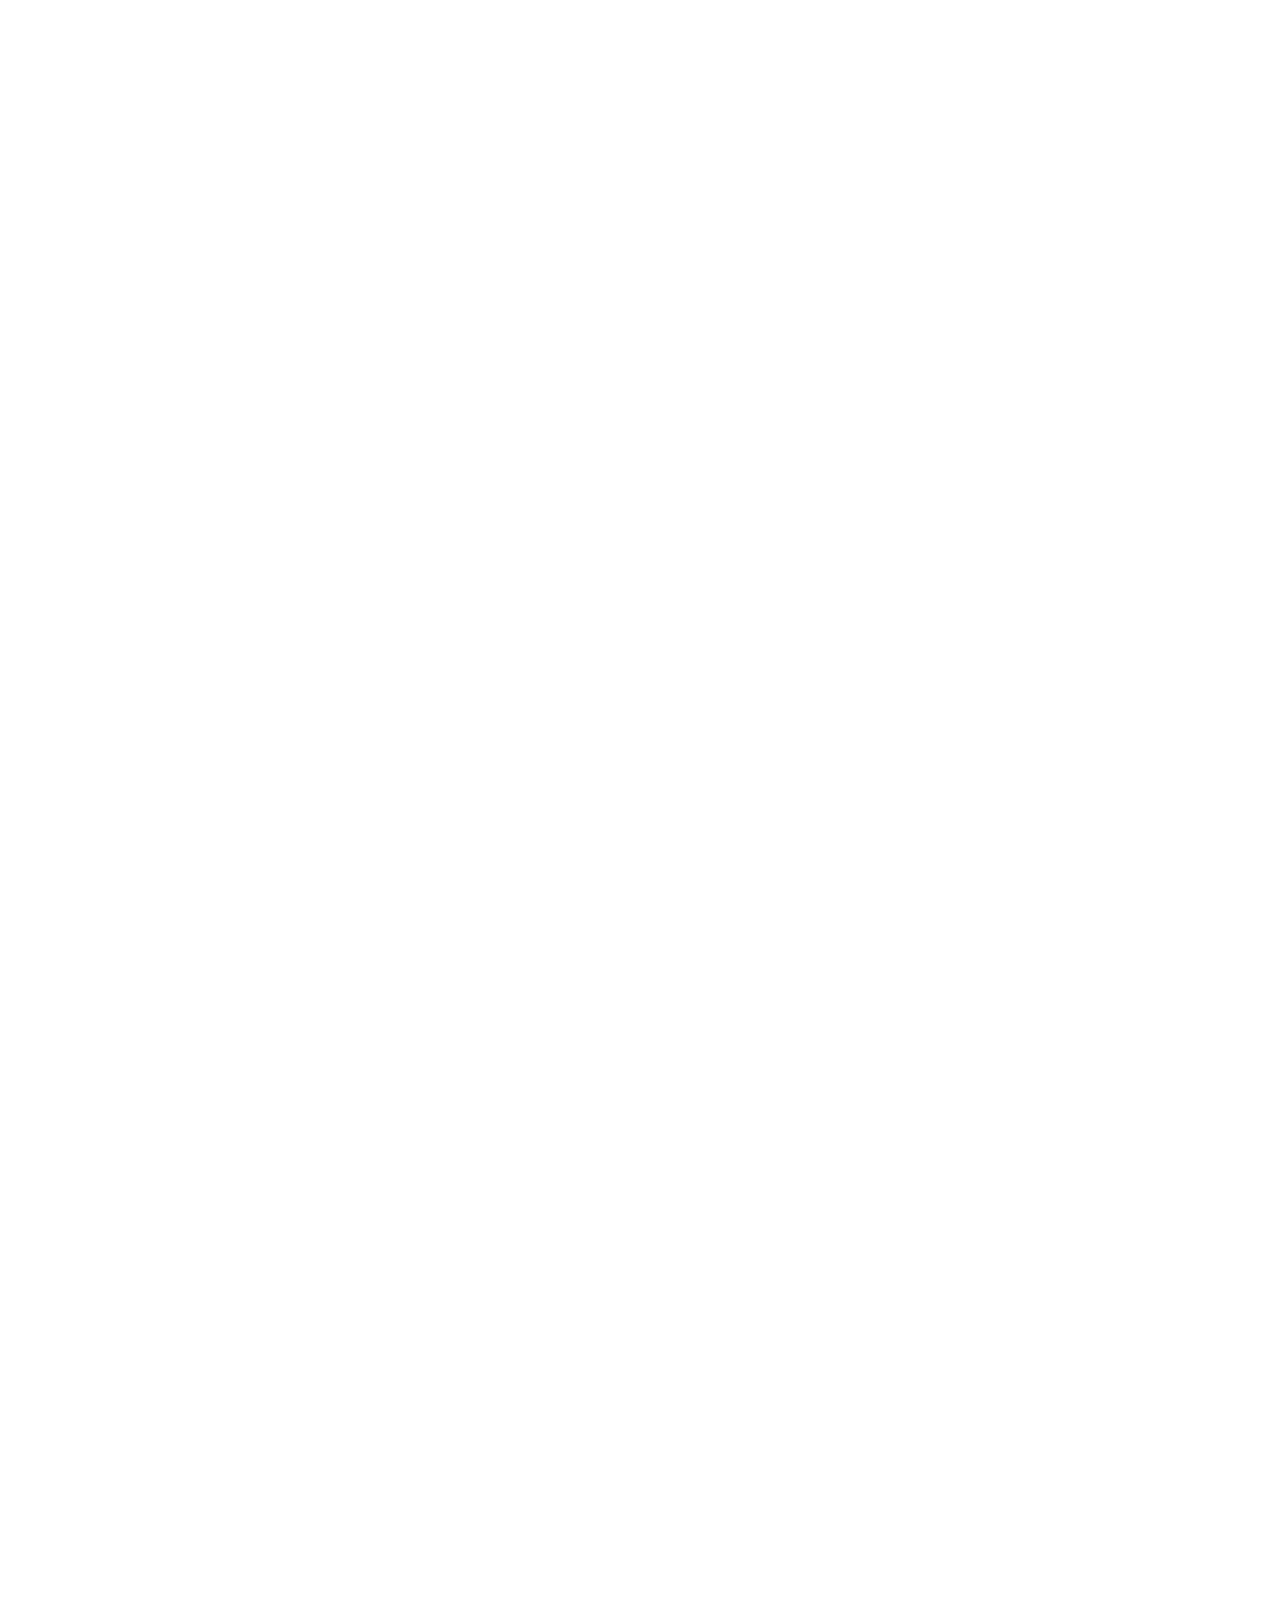
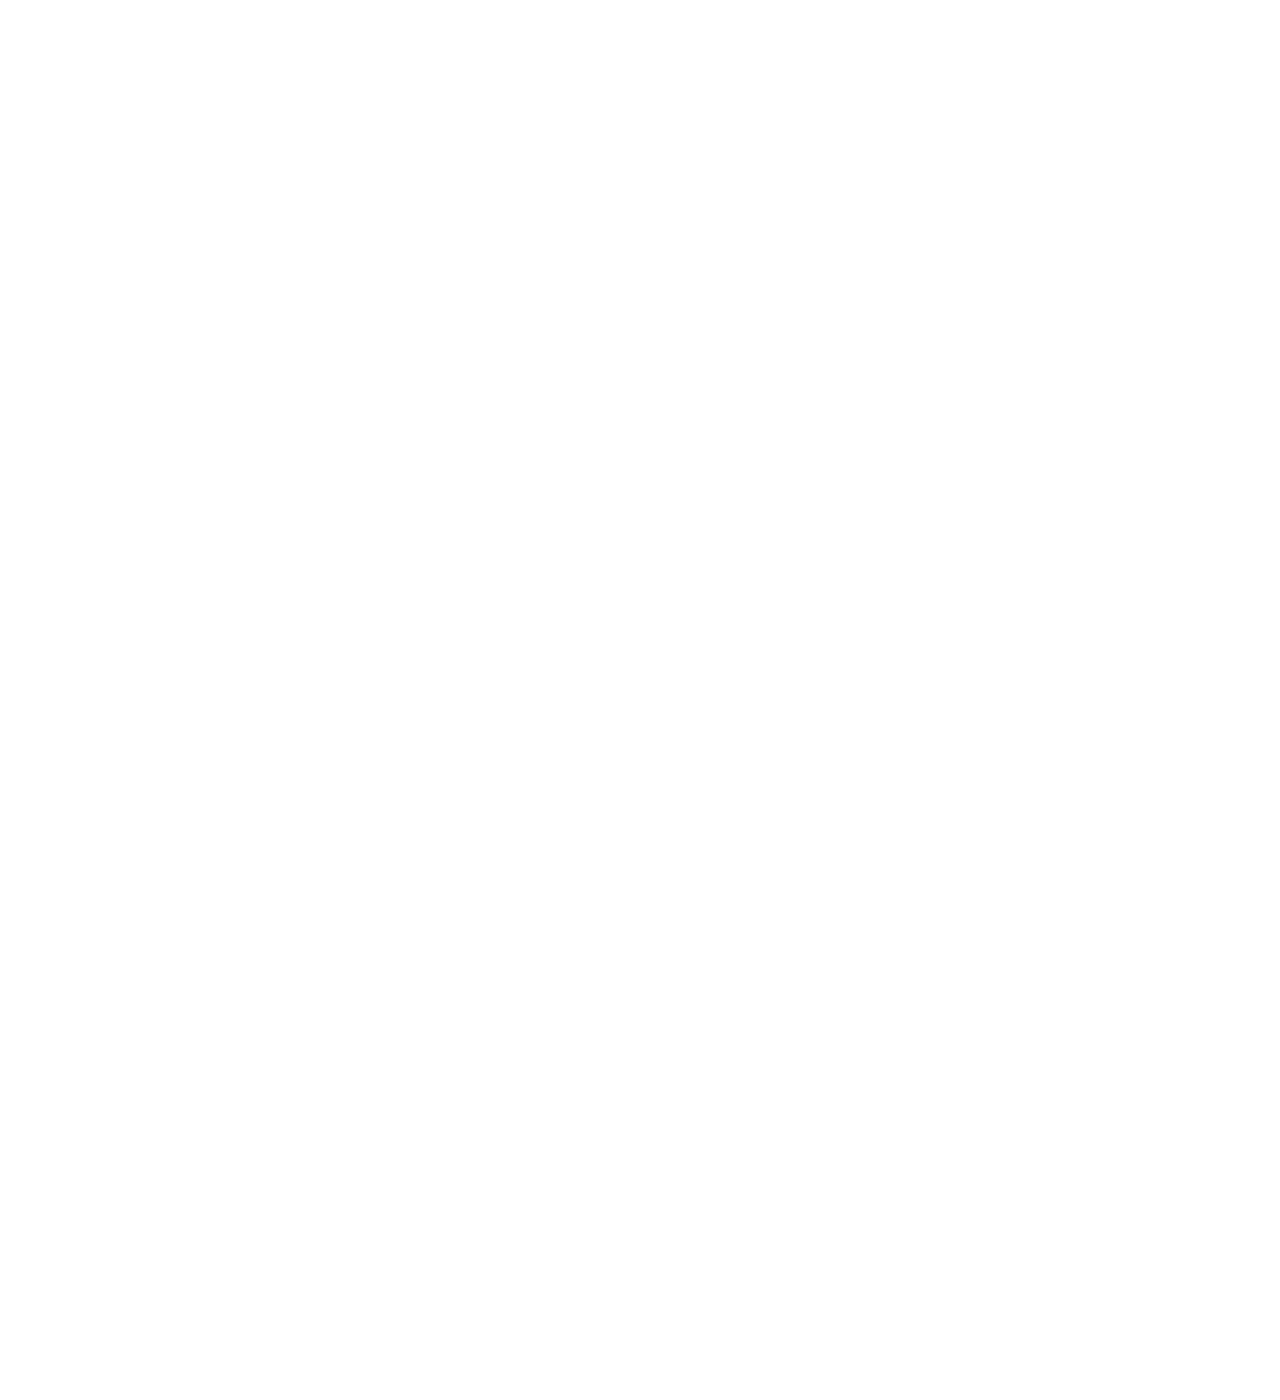
==== youtube/index.html @ ec17b67b "Update index.html" ====
<!DOCTYPE html>
<html lang="en">
<head>
    <meta charset="UTF-8">
    <meta name="viewport" content="width=device-width, initial-scale=1.0">
    <title>Document</title>
    <link rel="stylesheet" href="style.css">
</head>
<body>
    <p>
    </p>
</body>
</html>
---- youtube/style.css ----
p{
    font-size: 3000px;
}
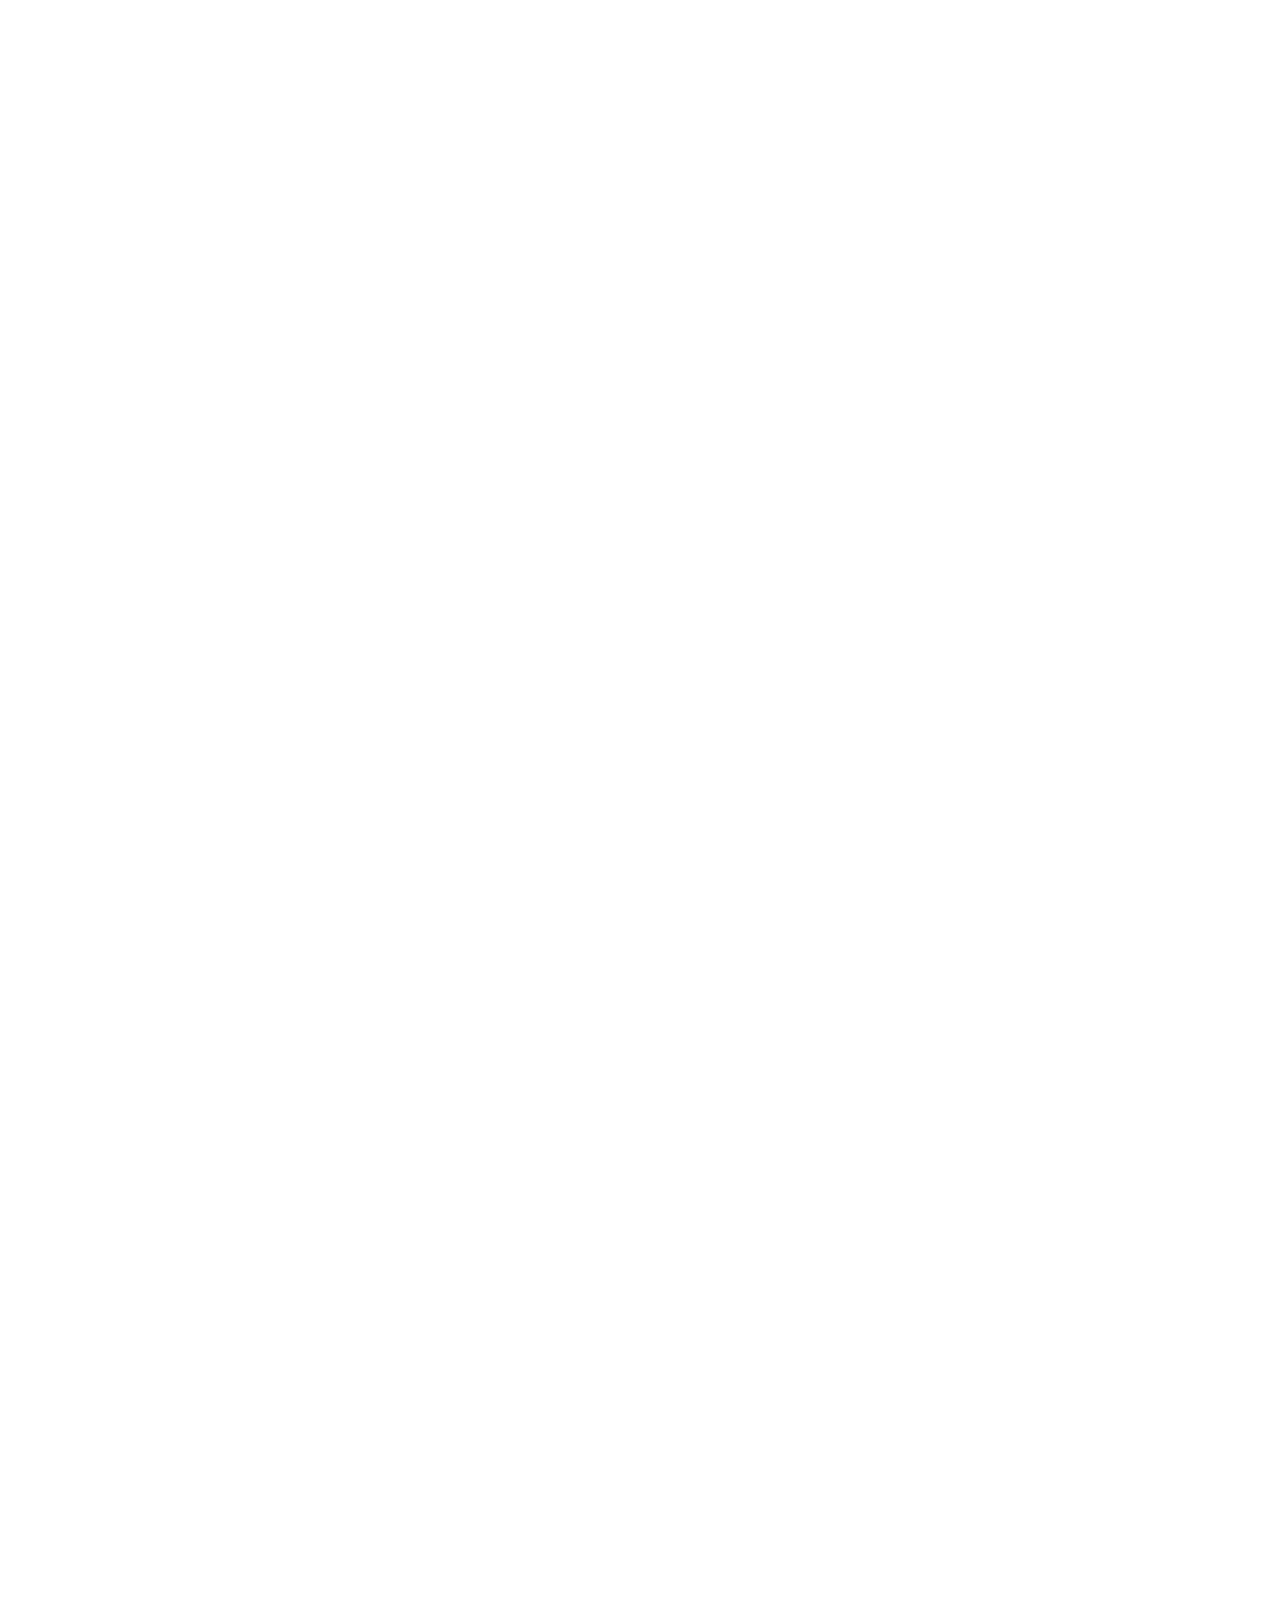
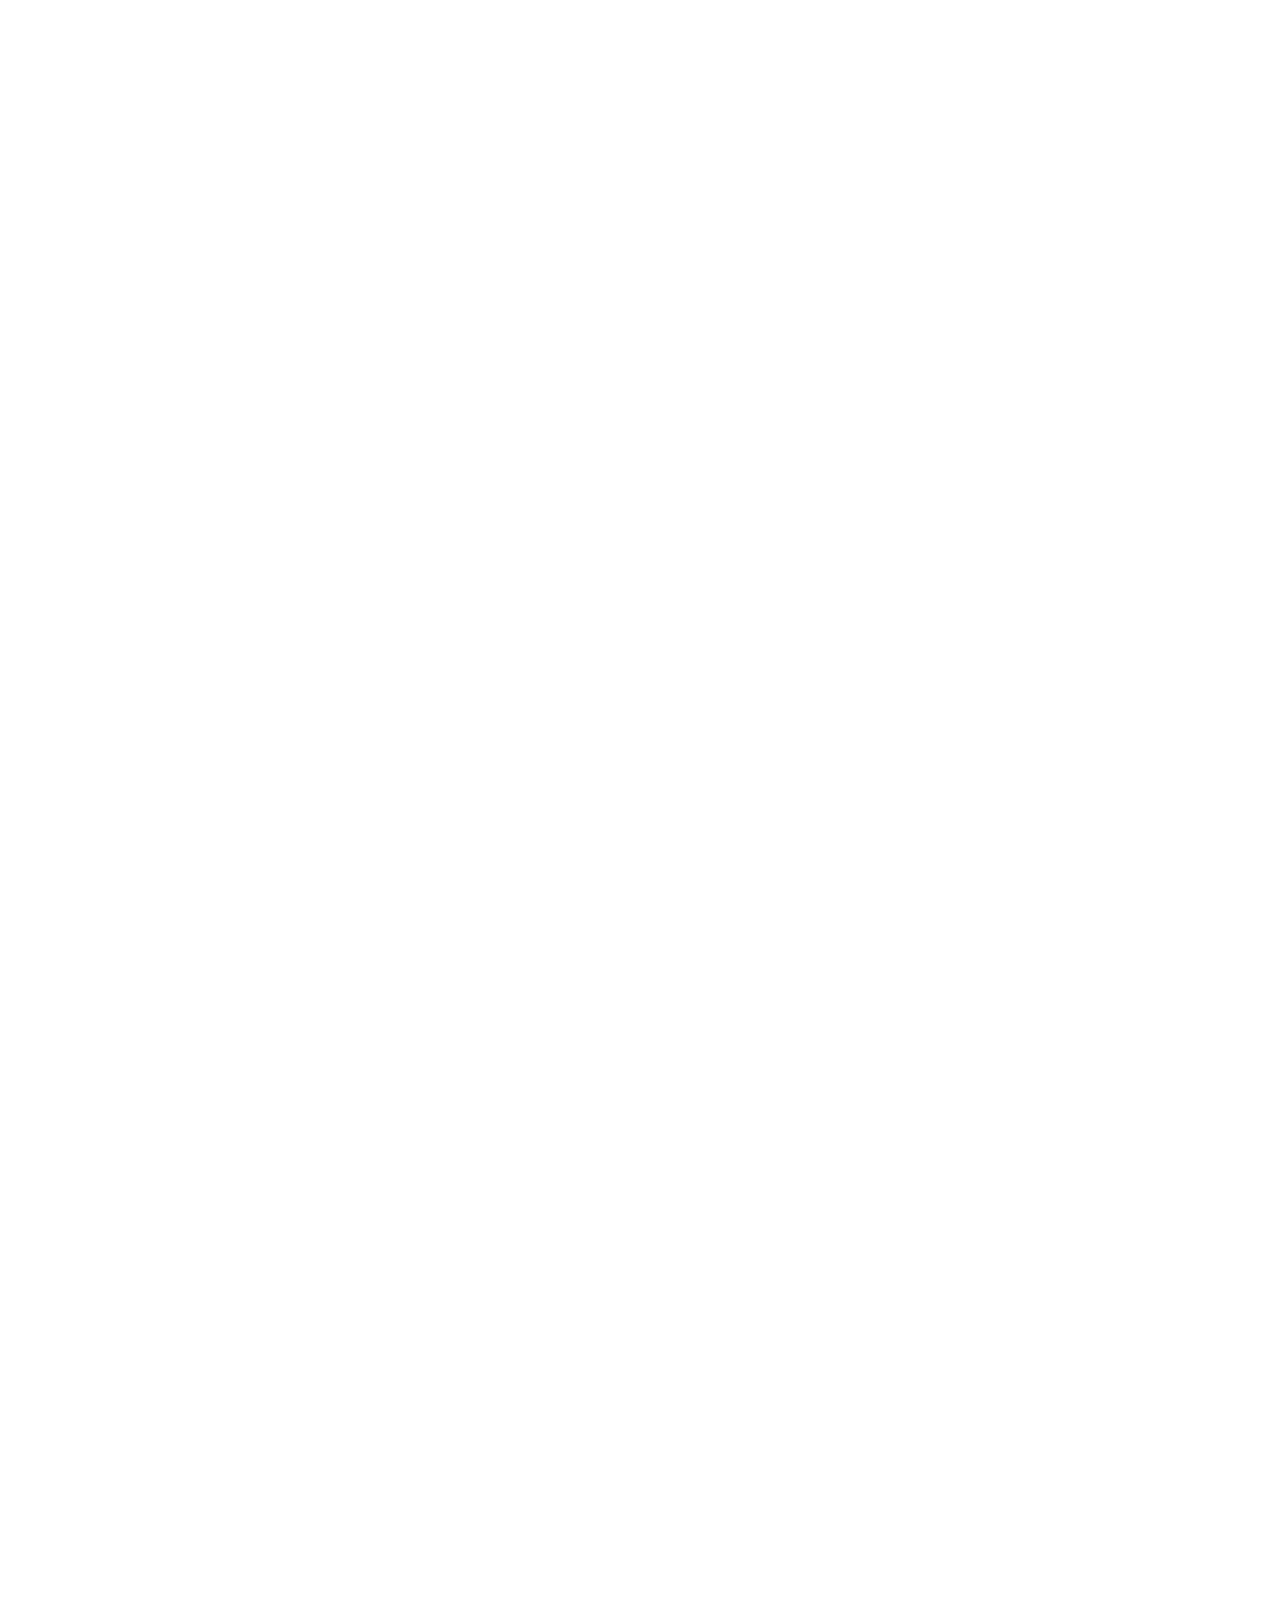
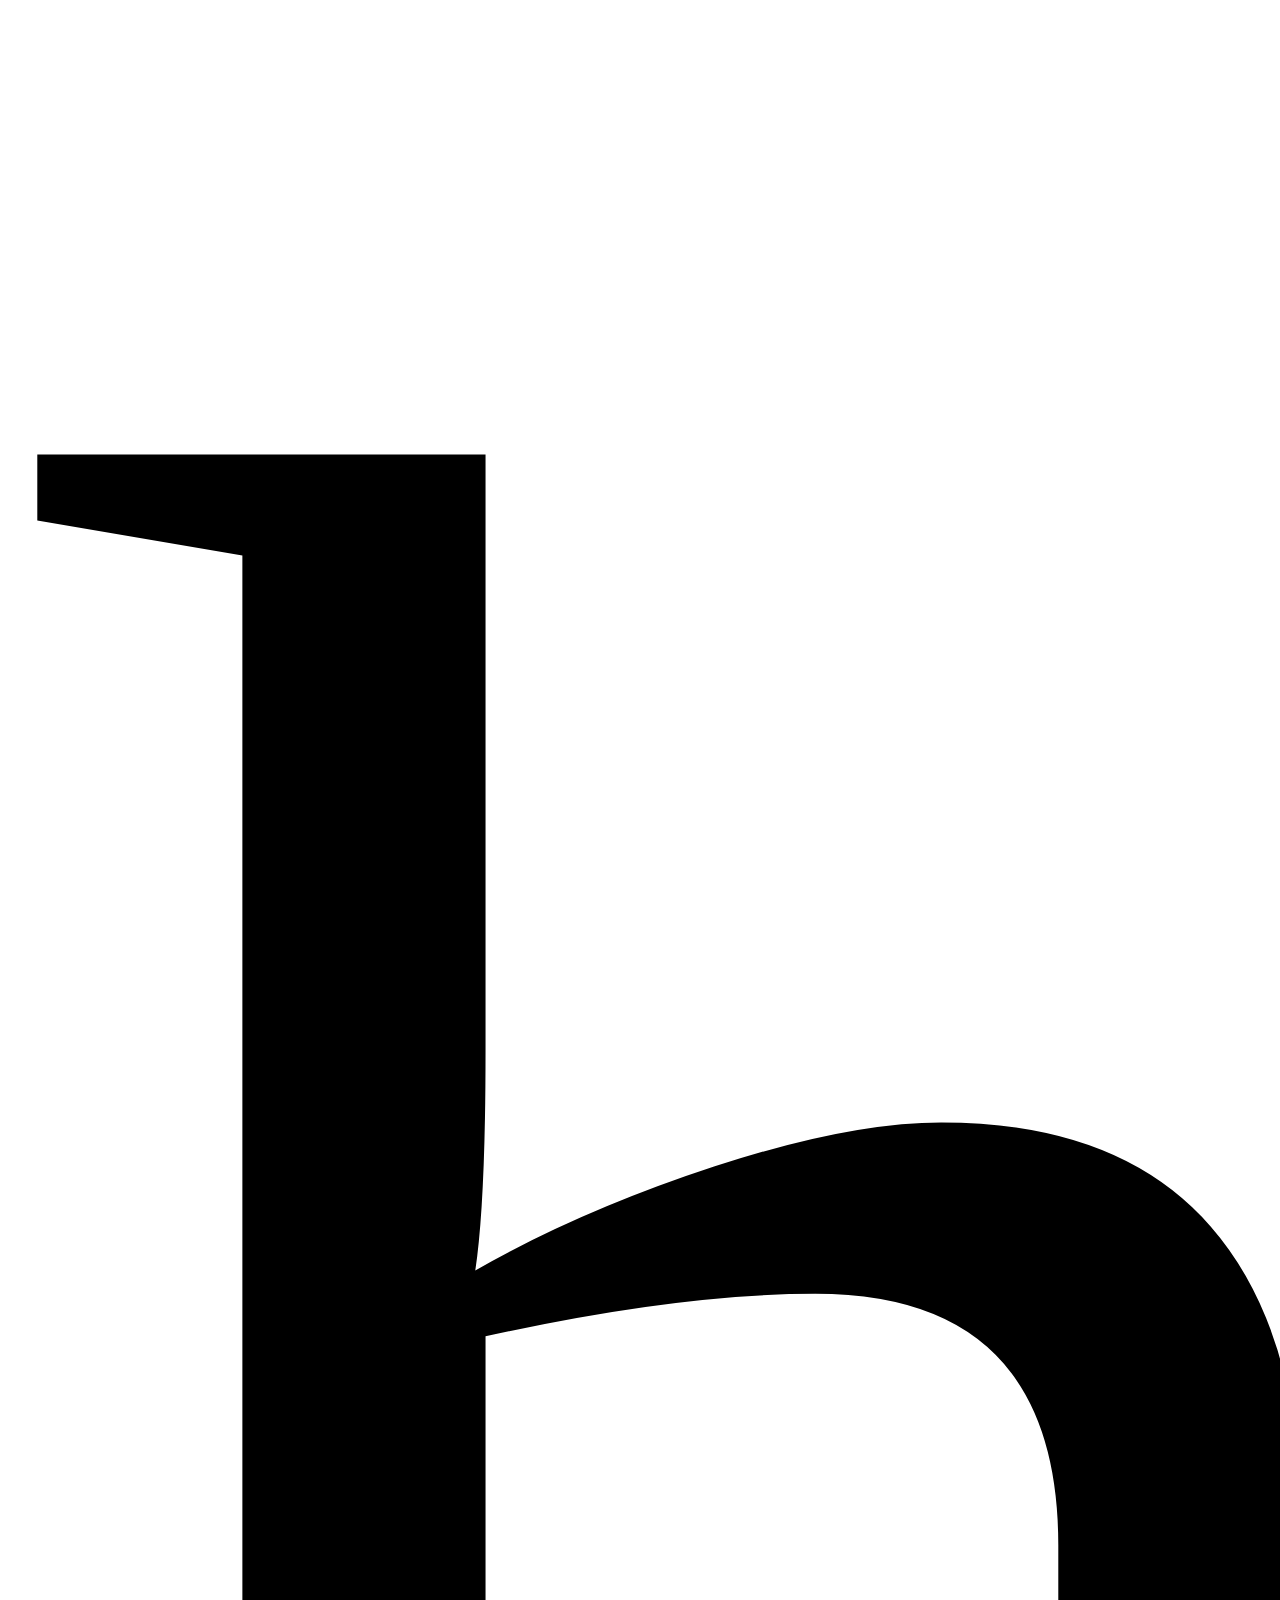
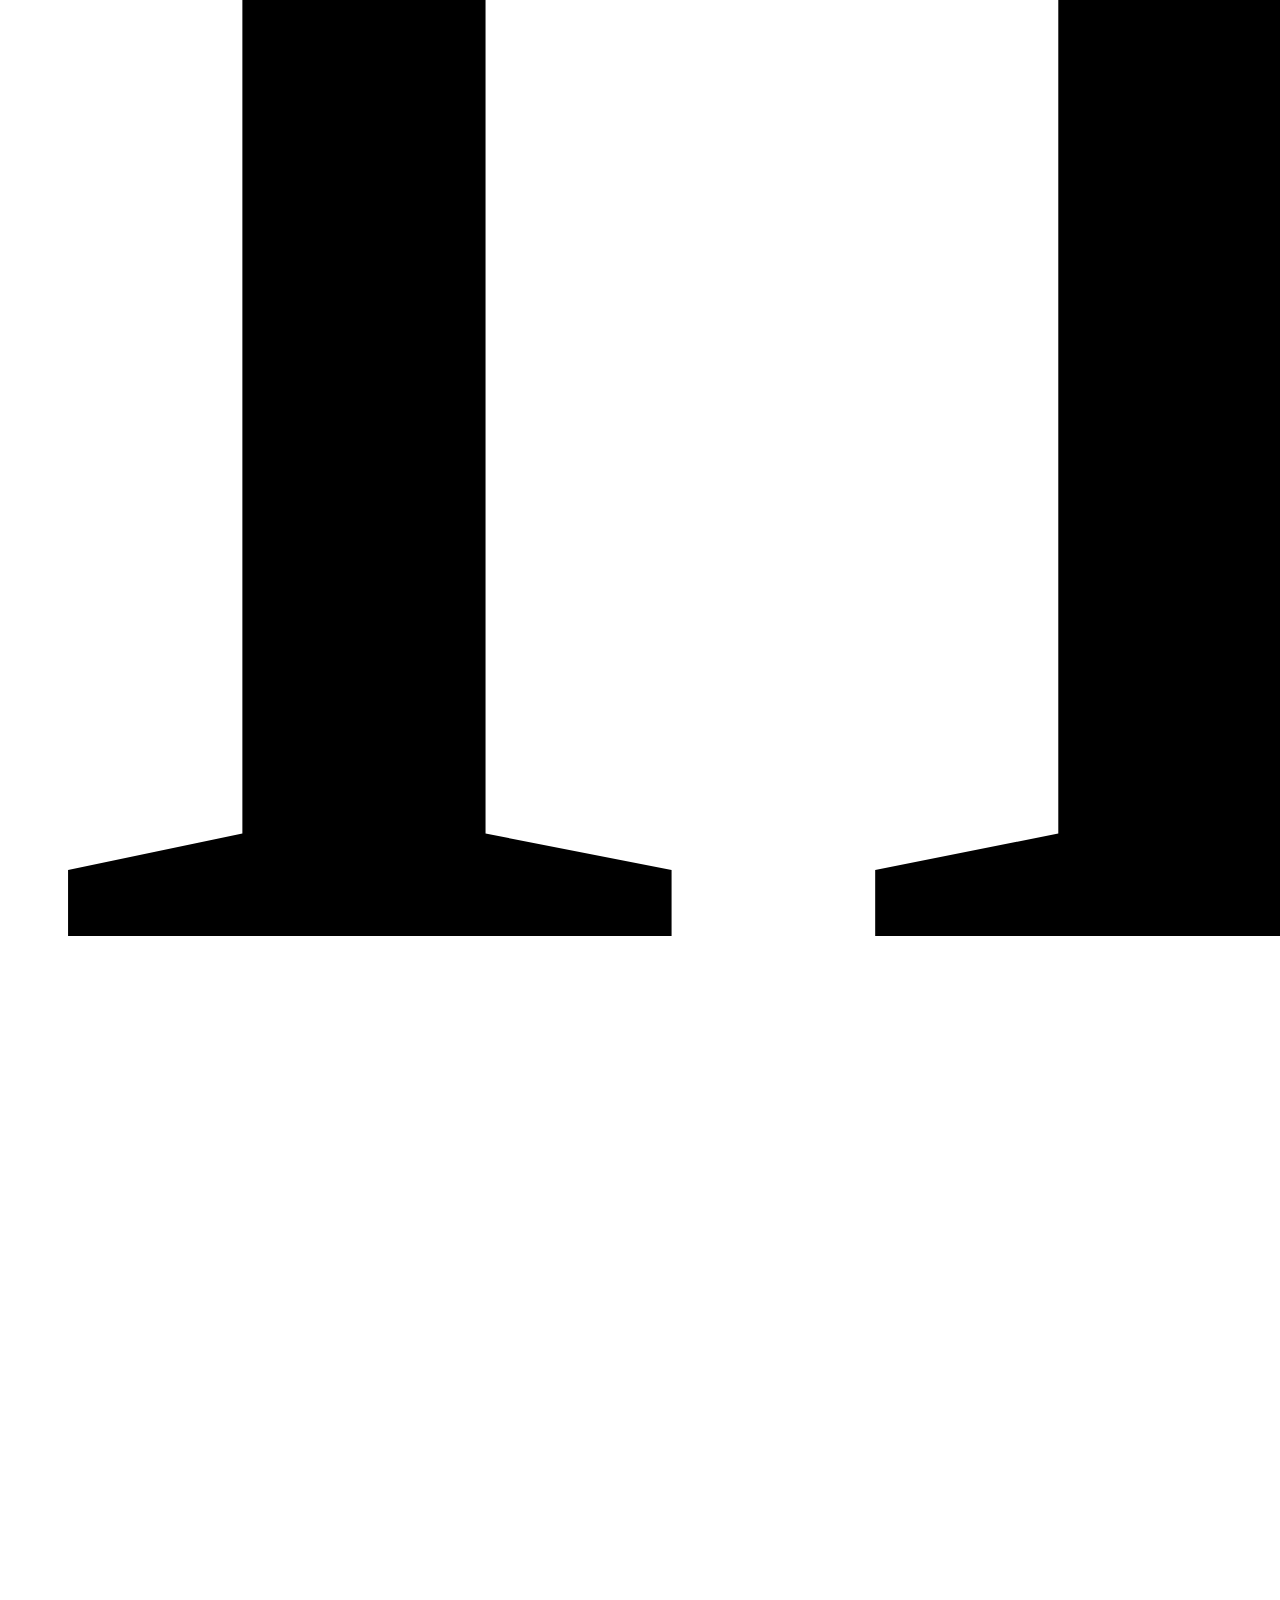
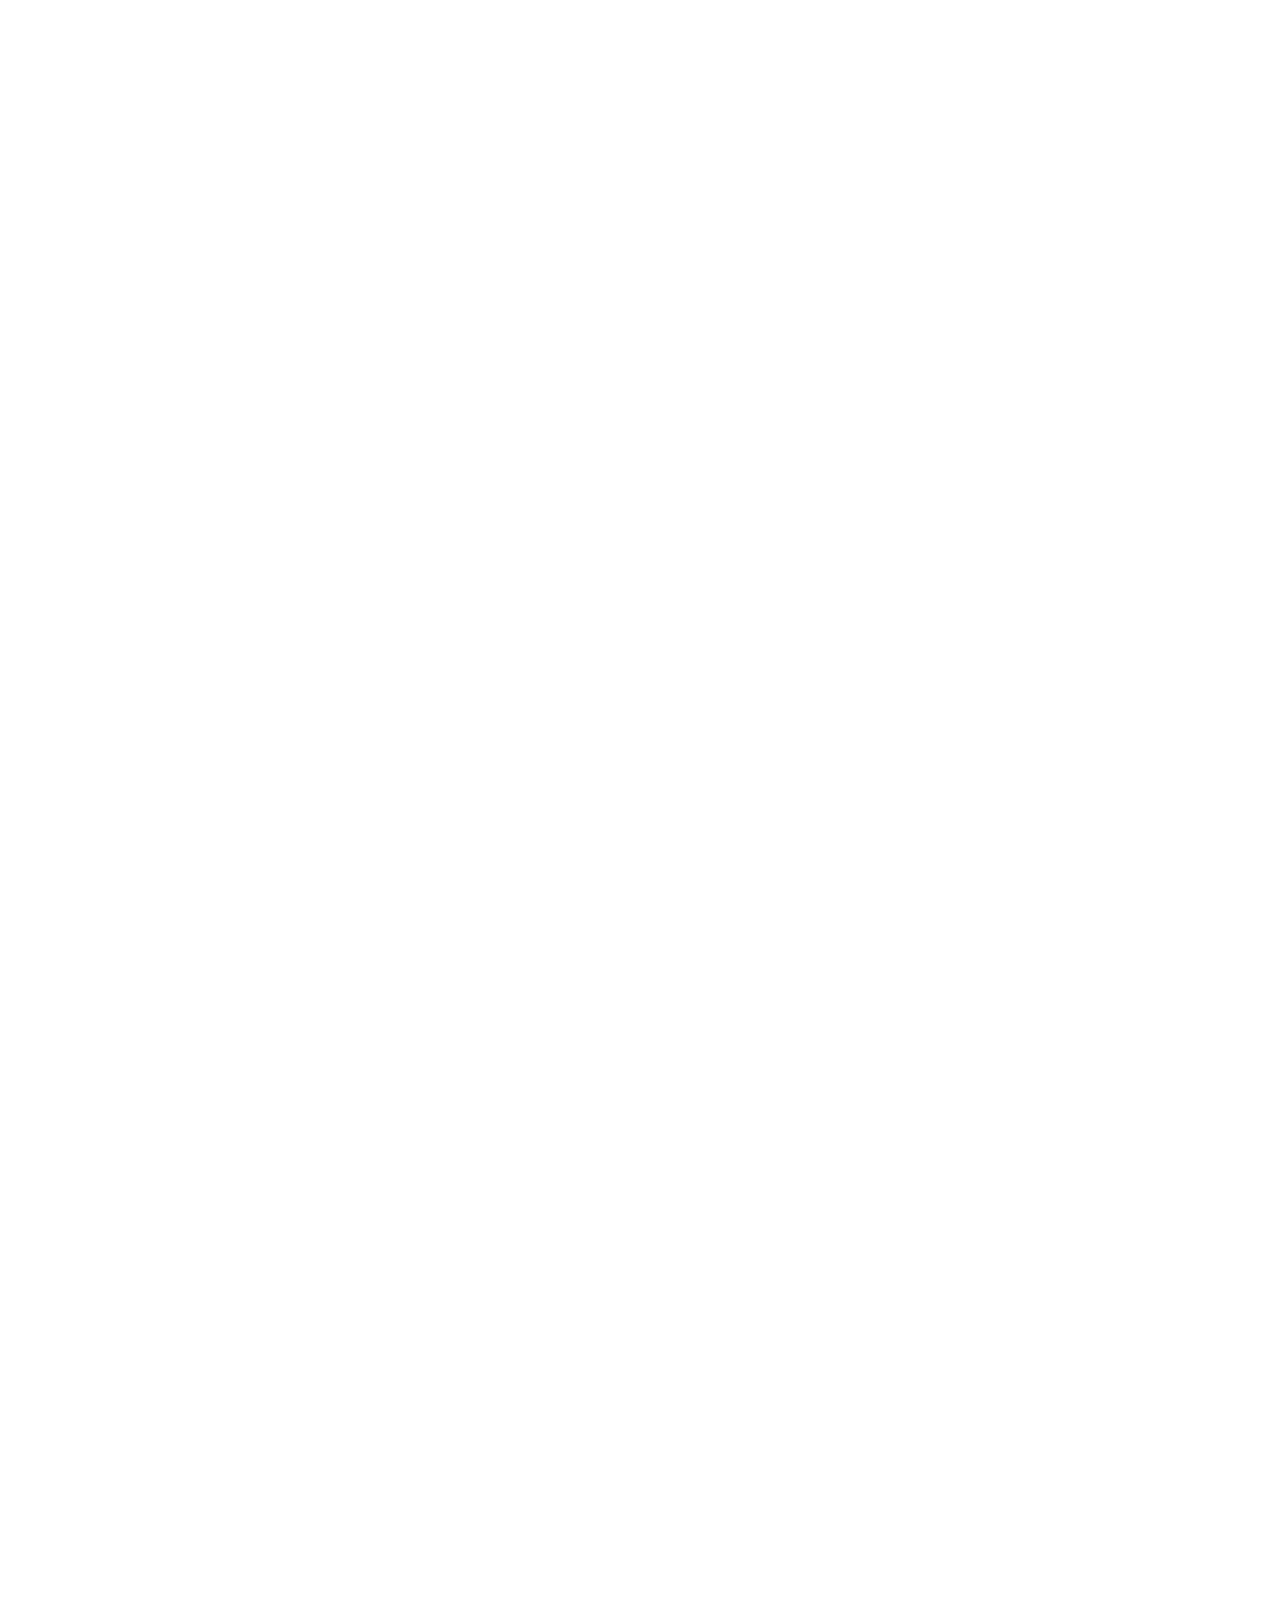
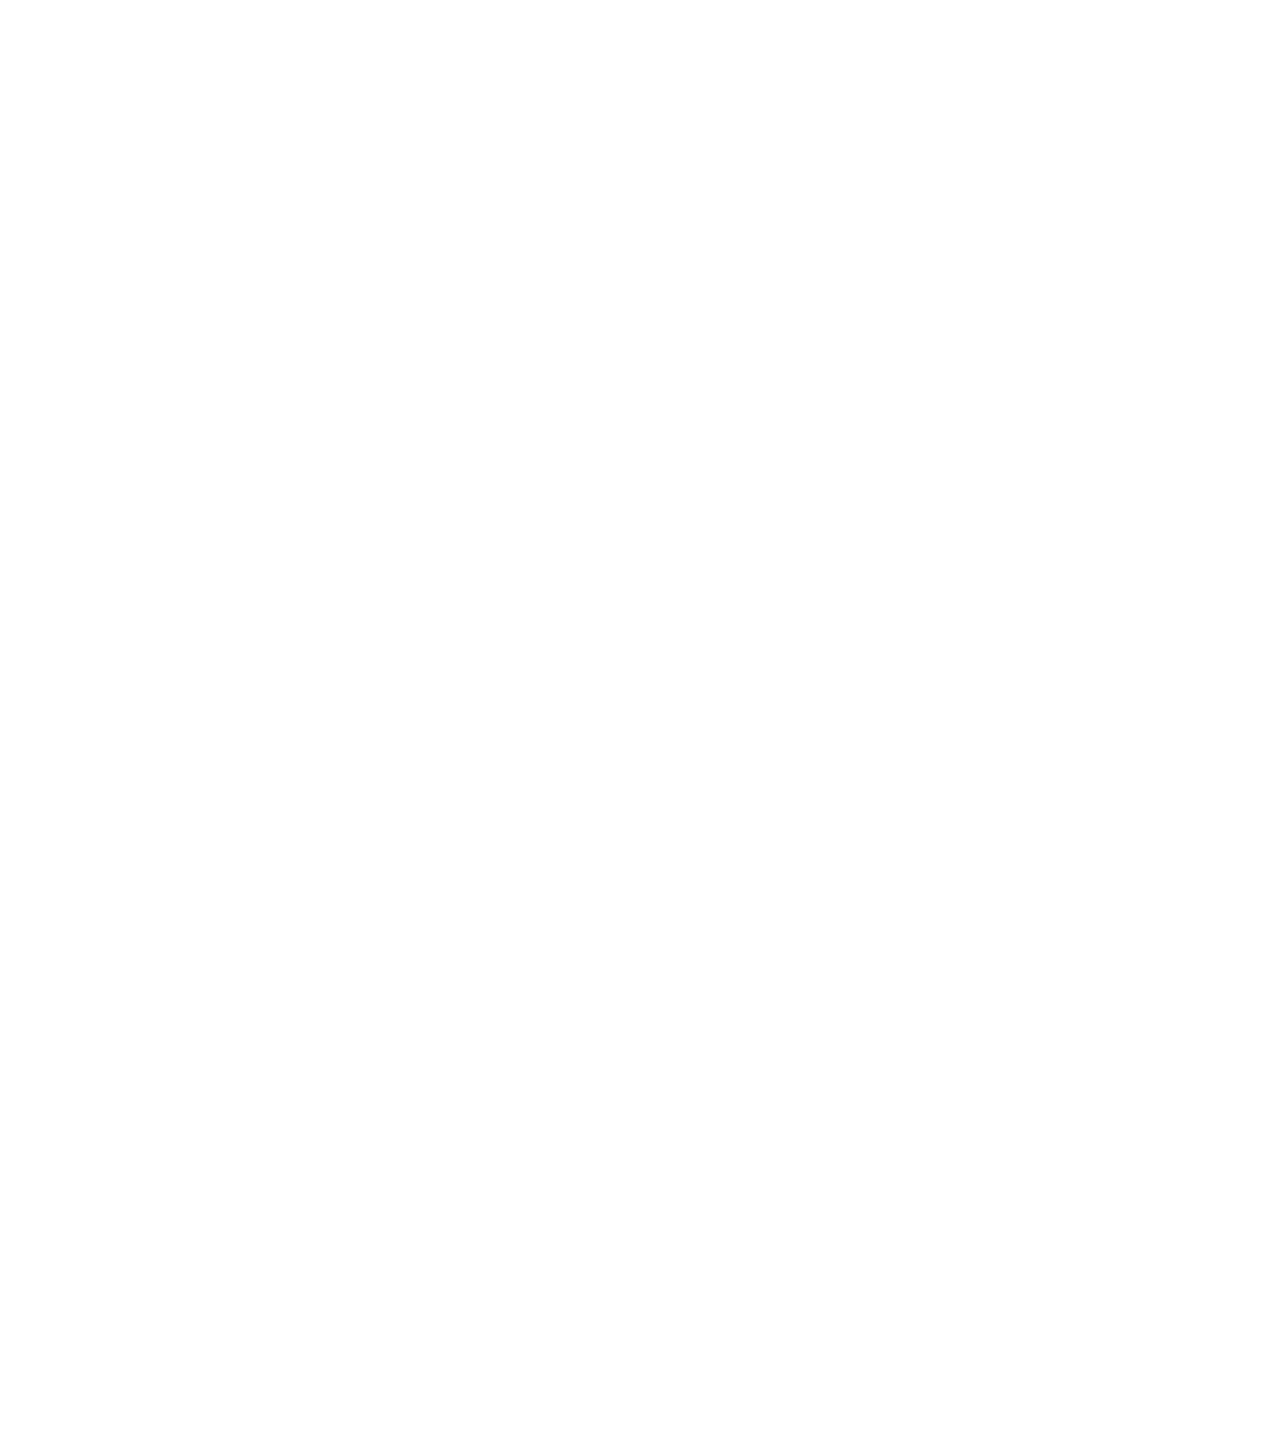
==== commit 6fa22764: "Day two of html and practice" ====
--- a/youtube/index.html
+++ b/youtube/index.html
@@ -7,7 +7,7 @@
     <link rel="stylesheet" href="style.css">
 </head>
 <body>
-    <p>
+    <p>hey
     </p>
 </body>
 </html>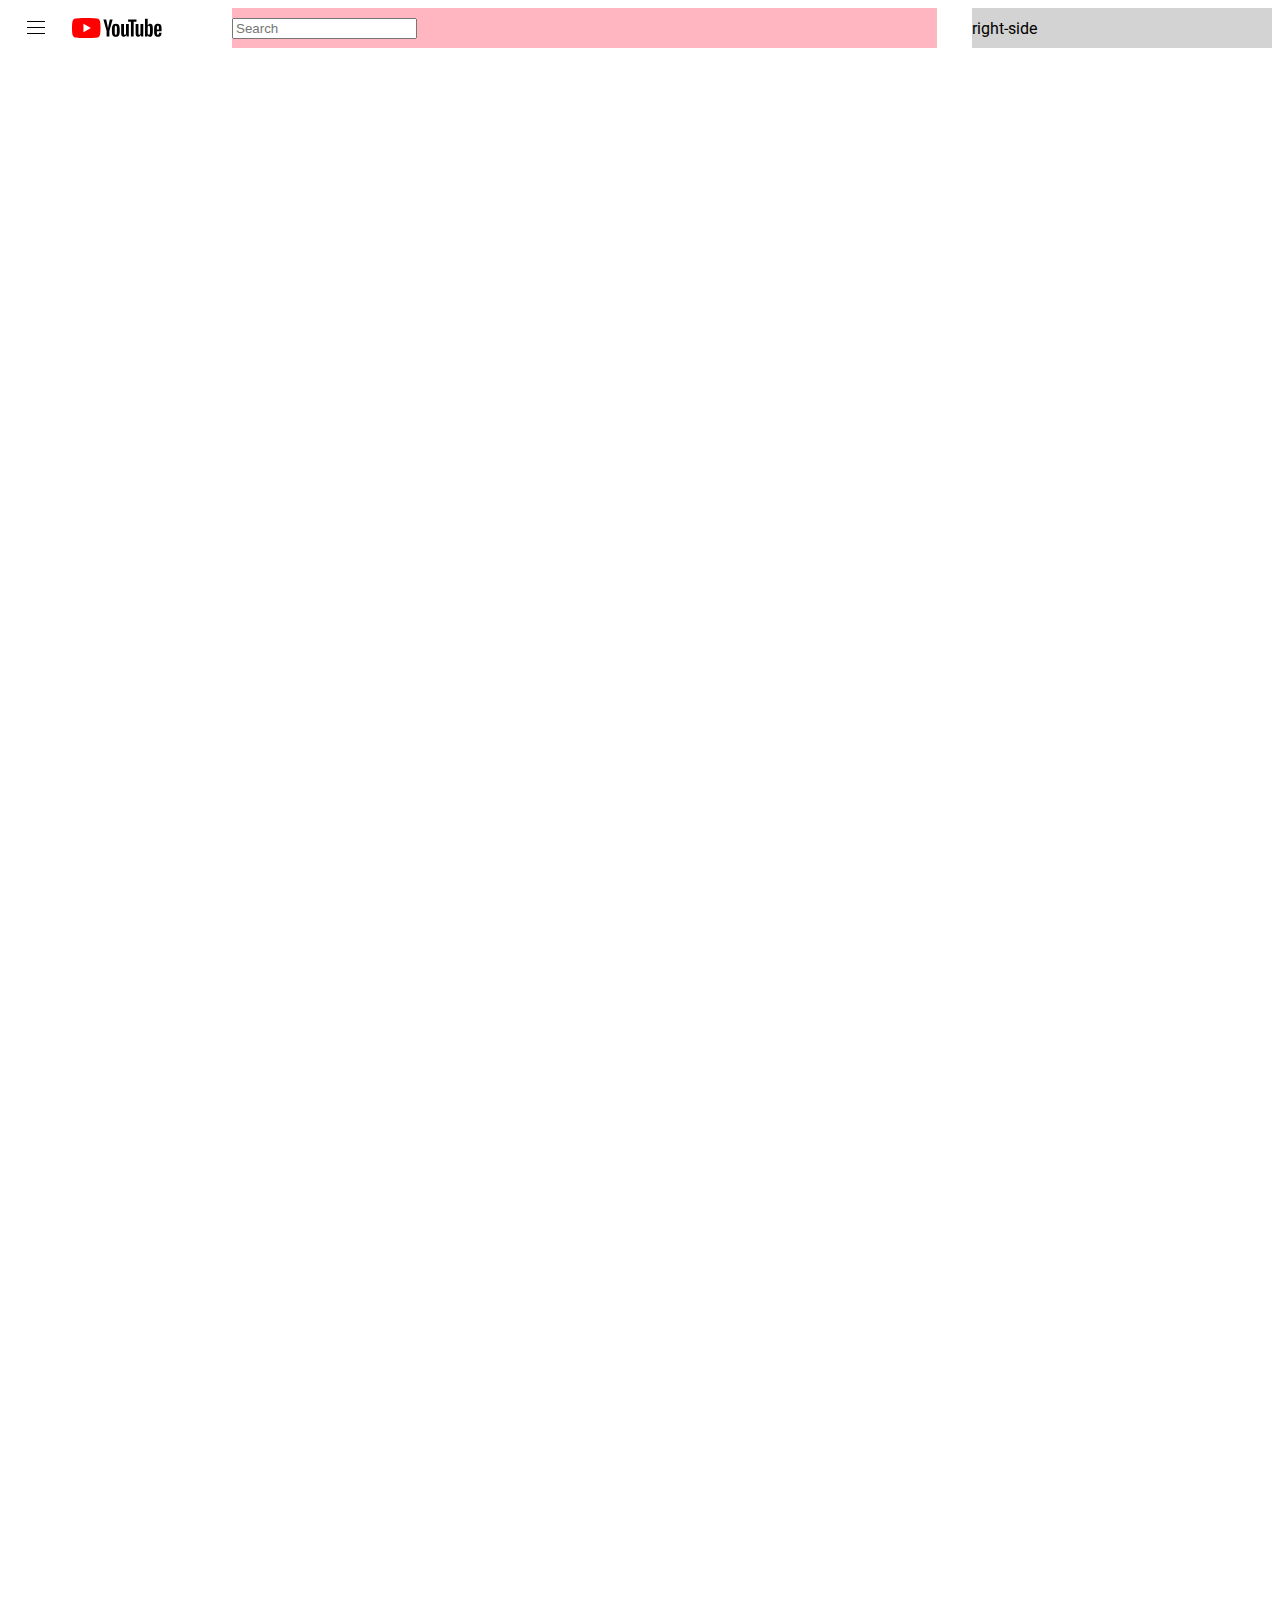
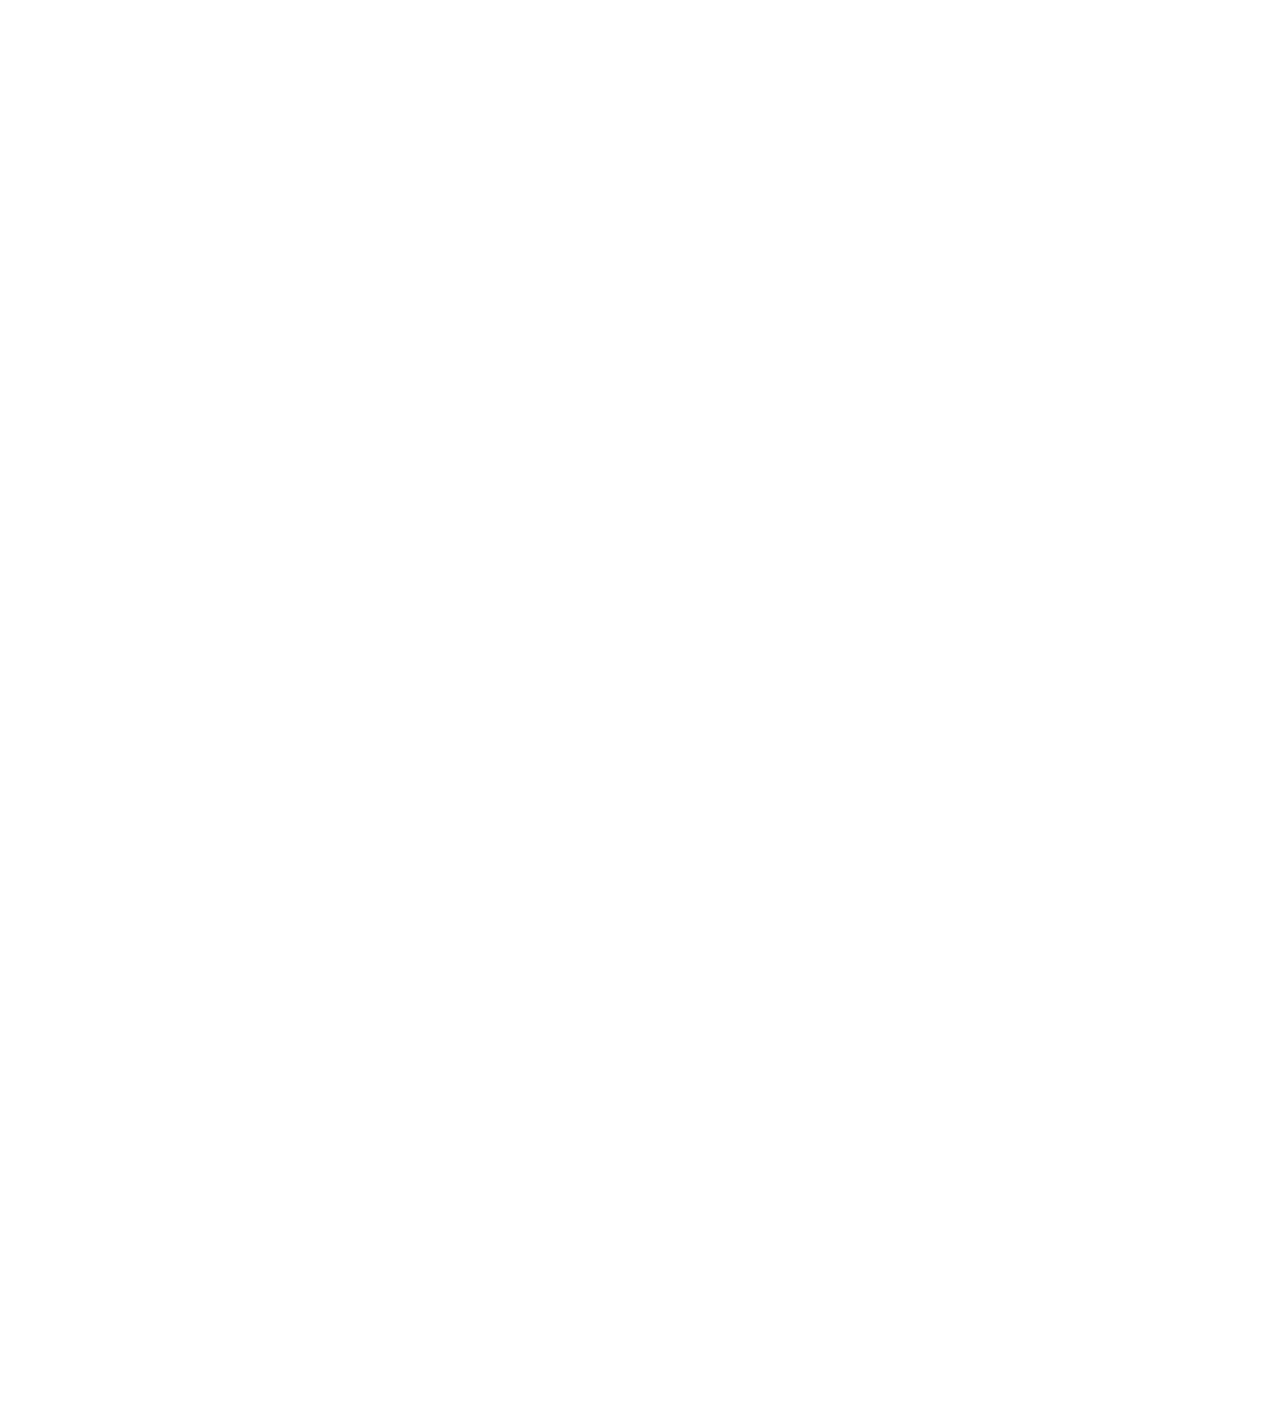
==== commit 3275a648: "finishing left-side of header" ====
--- a/youtube/index.html
+++ b/youtube/index.html
@@ -3,11 +3,50 @@
 <head>
     <meta charset="UTF-8">
     <meta name="viewport" content="width=device-width, initial-scale=1.0">
-    <title>Document</title>
-    <link rel="stylesheet" href="style.css">
+    <title>YouTube</title>
+    <link rel="stylesheet" href="CSS Files/general.css">
+    <link rel="stylesheet" href="CSS Files/header.css">
+    <link rel="stylesheet" href="CSS Files/navigation.css">
+
+    <link rel="preconnect" href="https://fonts.googleapis.com">
+<link rel="preconnect" href="https://fonts.gstatic.com" crossorigin>
+<link href="https://fonts.googleapis.com/css2?family=Roboto:ital,wght@0,100;0,300;0,400;0,500;0,700;0,900;1,100;1,300;1,400;1,500;1,700;1,900&display=swap" rel="stylesheet">
 </head>
 <body>
-    <p>hey
-    </p>
+    <header class="header">
+        <div class="left-side">
+            <img src="icons/hamburger-menu.svg" alt="menu" class="hamburger-menu-icon">
+            <img src="icons/youtube-logo.svg" alt="youtube-logo" class="youtube-logo-icon">
+        </div>
+
+        <div class="middle-side">
+            <div class="search-box">
+                <input type="text" class="search" placeholder="Search">
+            </div>
+            <div class="voice-search-icon-box">
+                <img src="icons/search.svg"  class="search-icon">
+
+            </div>
+
+            <div class="voice-search-icon-box">
+                <img src="icons/voice-search-icon.svg"  class="voice-search-icon">
+            </div>
+        </div>
+
+        <div class="right-side">
+            right-side
+        </div>
+
+
+    </header>
+
+    <nav>
+
+    </nav>
+
+    <main>
+
+    </main>
+    
 </body>
 </html>--- a/youtube/CSS Files/general.css
+++ b/youtube/CSS Files/general.css
@@ -0,0 +1,4 @@
+body{
+    font-family: Roboto,arial;
+    height: 3000px;
+}--- a/youtube/CSS Files/header.css
+++ b/youtube/CSS Files/header.css
@@ -0,0 +1,36 @@
+.header{
+    display: flex;
+    justify-content: space-between;
+    height: 40px;
+}
+.left-side{
+    display: flex;
+    align-items: center;
+    margin-right: 70px;
+
+}
+.hamburger-menu-icon{
+    height: 24px;
+    margin-left: 16px;
+    margin-right: 24px;
+
+}
+.youtube-logo-icon{
+    height:20px;
+
+}
+.middle-side{
+    display: flex;
+    align-items: center;
+    background-color: lightpink;
+    flex: 1;
+
+}
+.right-side{
+    display: flex;
+    align-items: center;
+    background-color: lightgrey;
+    width: 300px;
+    margin-left: 35px;
+
+}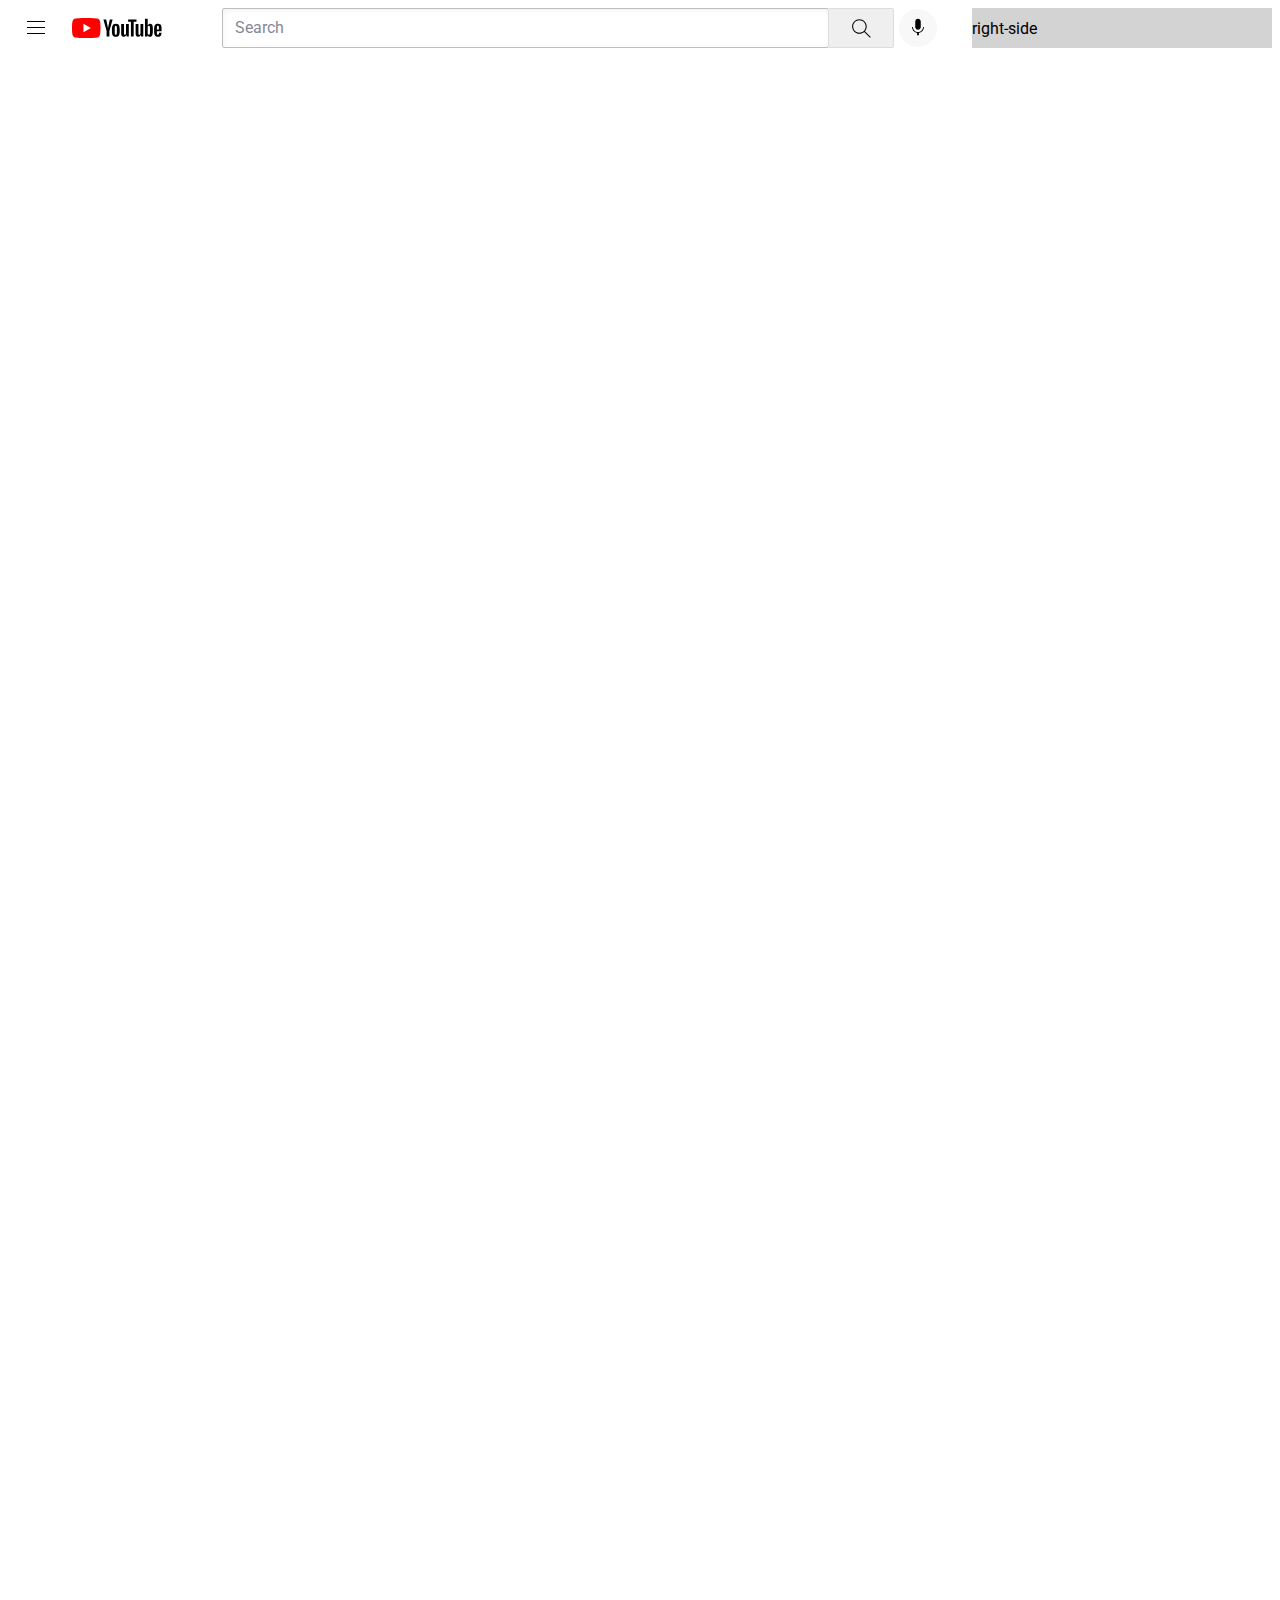
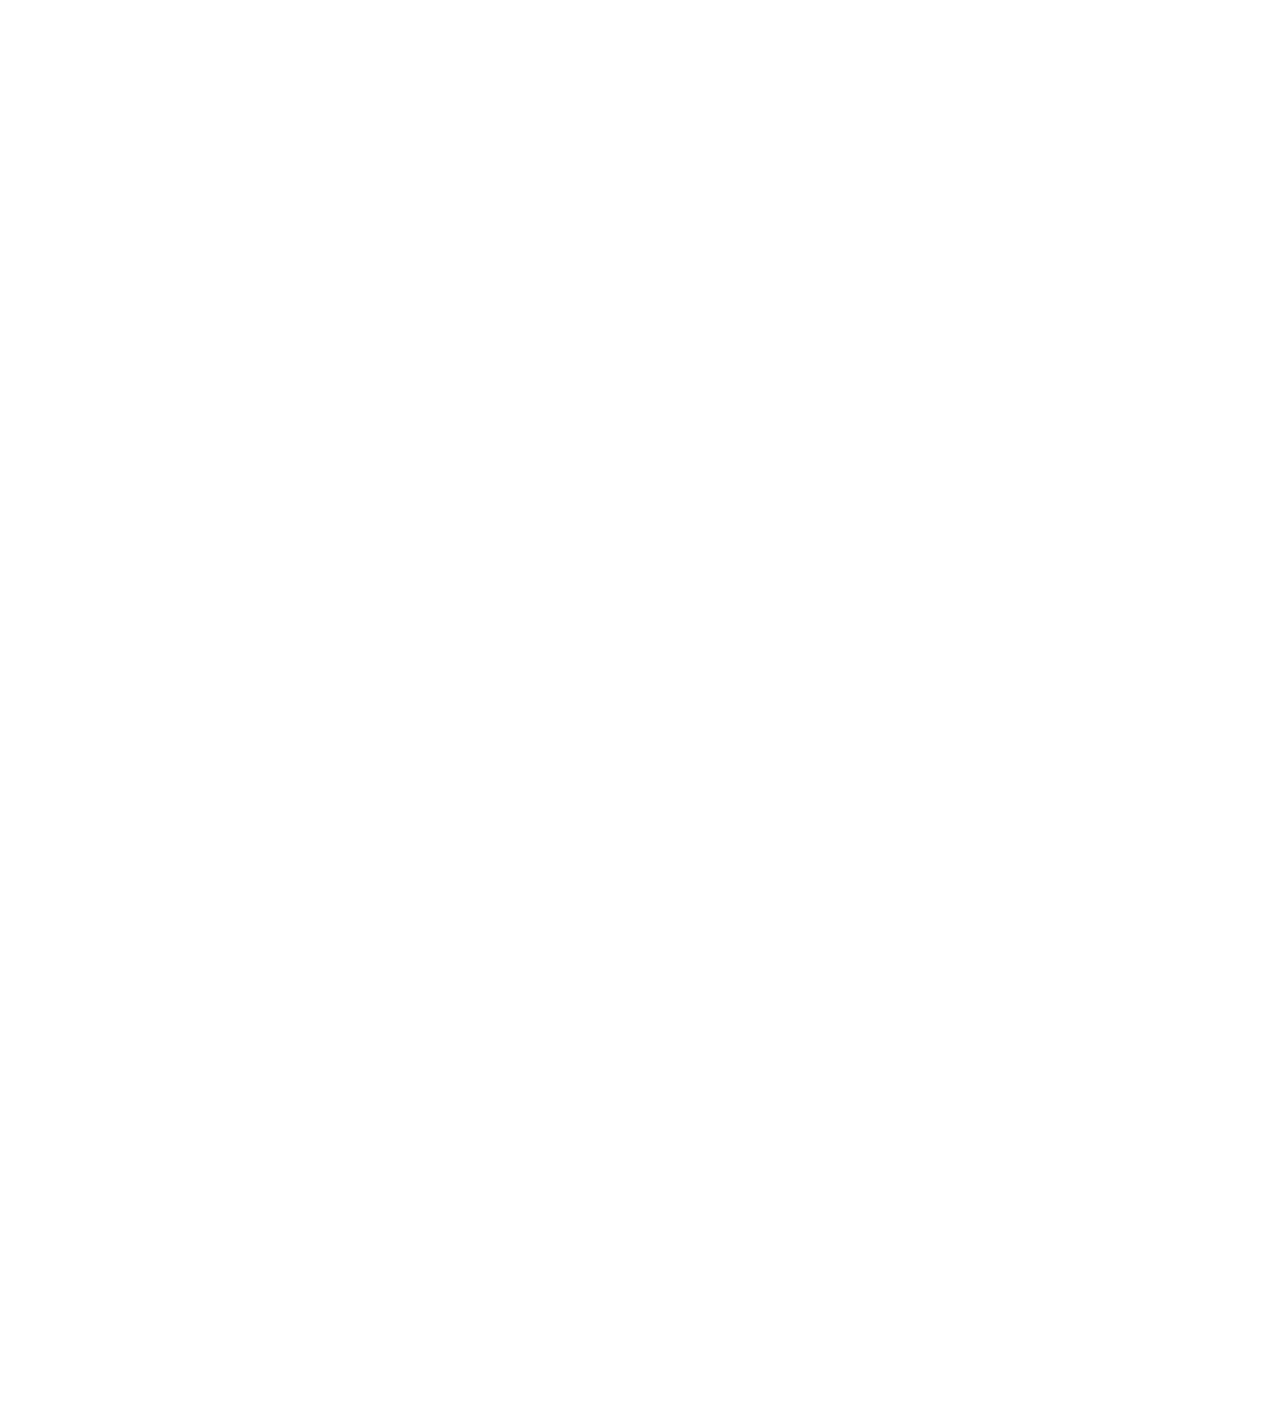
==== commit 77a37aa4: "Finishing middle side of header" ====
--- a/youtube/index.html
+++ b/youtube/index.html
@@ -20,17 +20,15 @@
         </div>
 
         <div class="middle-side">
-            <div class="search-box">
                 <input type="text" class="search" placeholder="Search">
-            </div>
-            <div class="voice-search-icon-box">
+            <button class="search-icon-box">
                 <img src="icons/search.svg"  class="search-icon">
 
-            </div>
+            </button>
 
-            <div class="voice-search-icon-box">
+            <button class="voice-search-icon-box">
                 <img src="icons/voice-search-icon.svg"  class="voice-search-icon">
-            </div>
+            </button>
         </div>
 
         <div class="right-side">
--- a/youtube/CSS Files/header.css
+++ b/youtube/CSS Files/header.css
@@ -6,7 +6,7 @@
 .left-side{
     display: flex;
     align-items: center;
-    margin-right: 70px;
+    margin-right: 60px;
 
 }
 .hamburger-menu-icon{
@@ -22,10 +22,57 @@
 .middle-side{
     display: flex;
     align-items: center;
-    background-color: lightpink;
     flex: 1;
+}
+.search{
+    height: 36px;
+    flex: 1;
+    font-size: 16px;
+    border-width: 1px;
+    border-style: solid;
+    border-color: rgb(193, 189, 189);
+    border-radius: 2px;
+    box-shadow: inset 1px 2px 5px rgba(0, 0, 0, 0.05);
+ 
+}
+
+.search::placeholder{
+    padding-left: 10px;
+    font-size: 16px;
+    font-family: Roboto,arial;
+    font-weight: 400;
+    color:rgb(136, 136, 151) ;
 
 }
+.search-icon-box{
+    background-color: rgb(239, 239, 239);
+    height: 40px;
+    border: solid 1px #DDDDDD;
+    border-radius: 2px;
+    margin-left: -1px;
+    width: 66px;
+    padding-top: 5px;
+
+
+}
+.voice-search-icon-box{
+    height: 38px;
+    width: 38px;
+    border-radius: 50%;
+    border: none;
+    margin-left: 5px;
+    background-color: rgb(248, 248, 248);
+    padding: 1px 6px;
+    
+}
+.search-icon{
+    height: 25px;
+
+}
+.voice-search-icon{
+    height: 22px;
+}
+
 .right-side{
     display: flex;
     align-items: center;
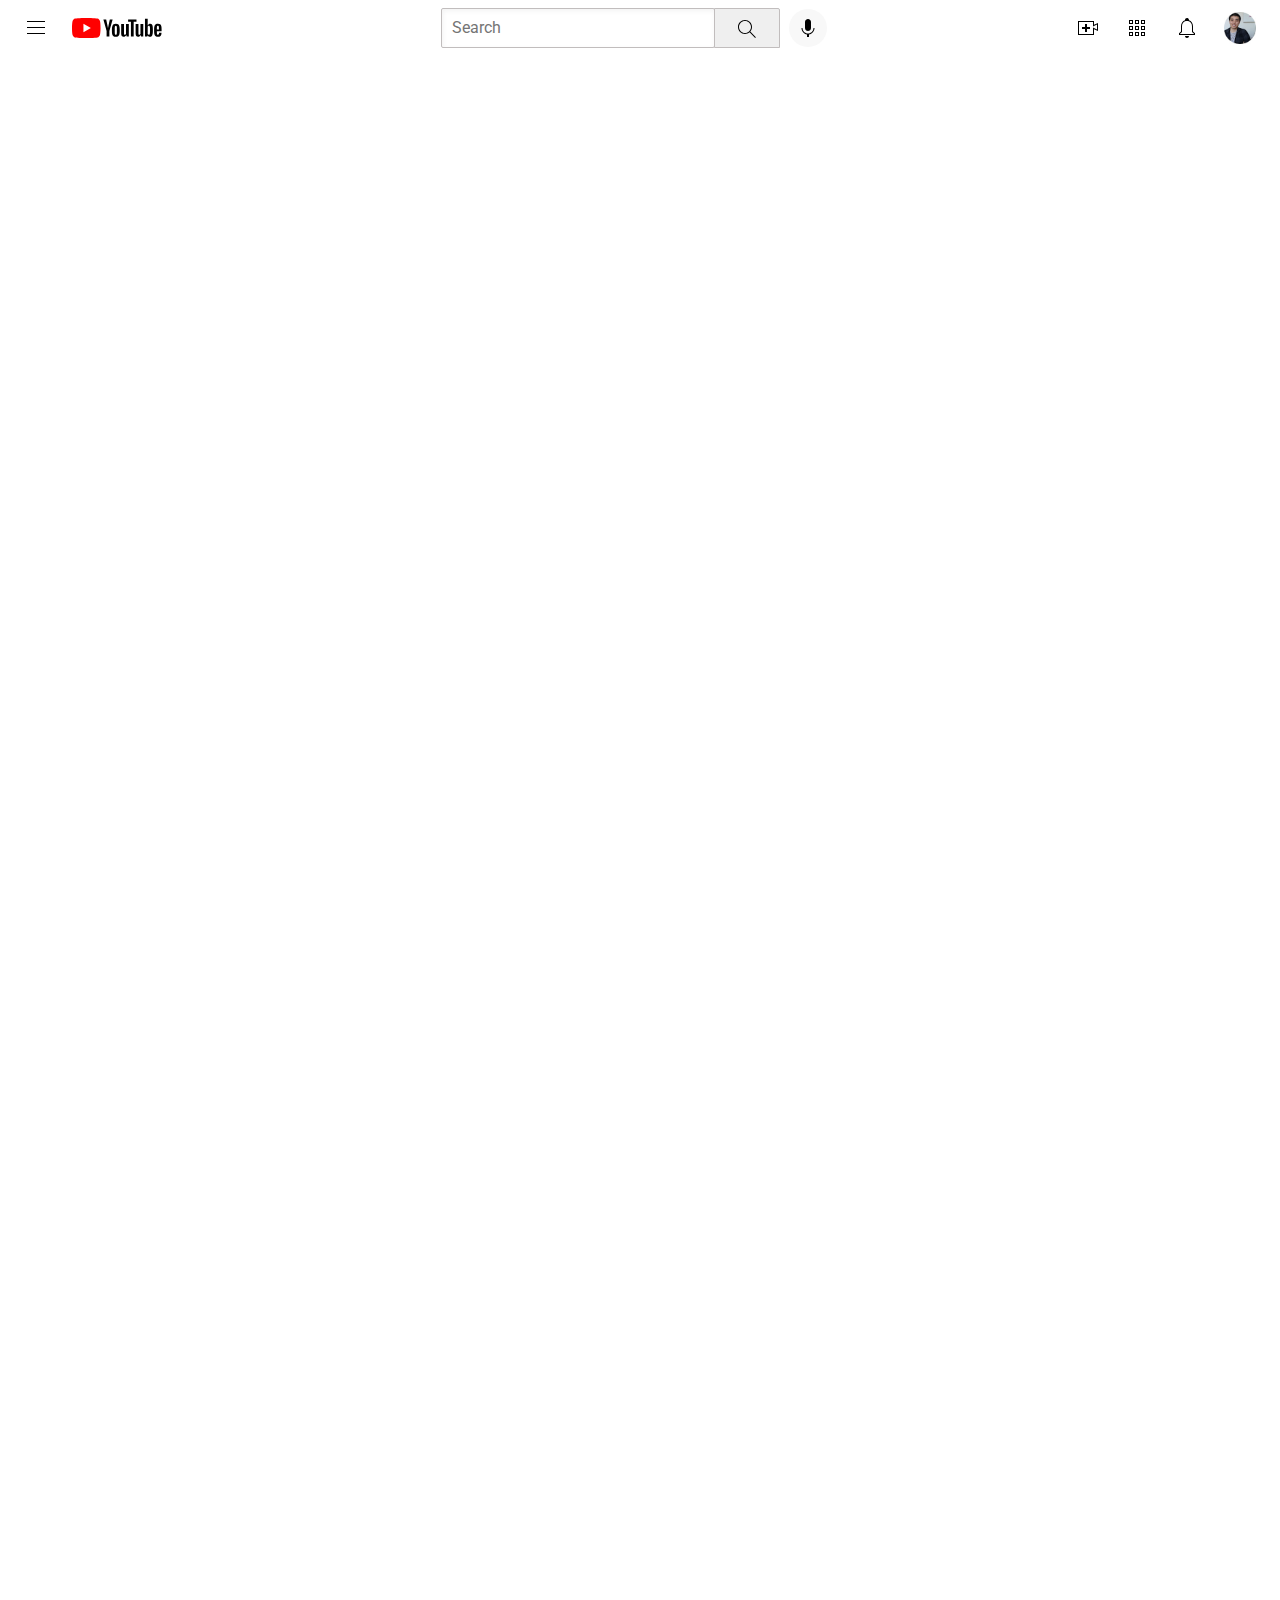
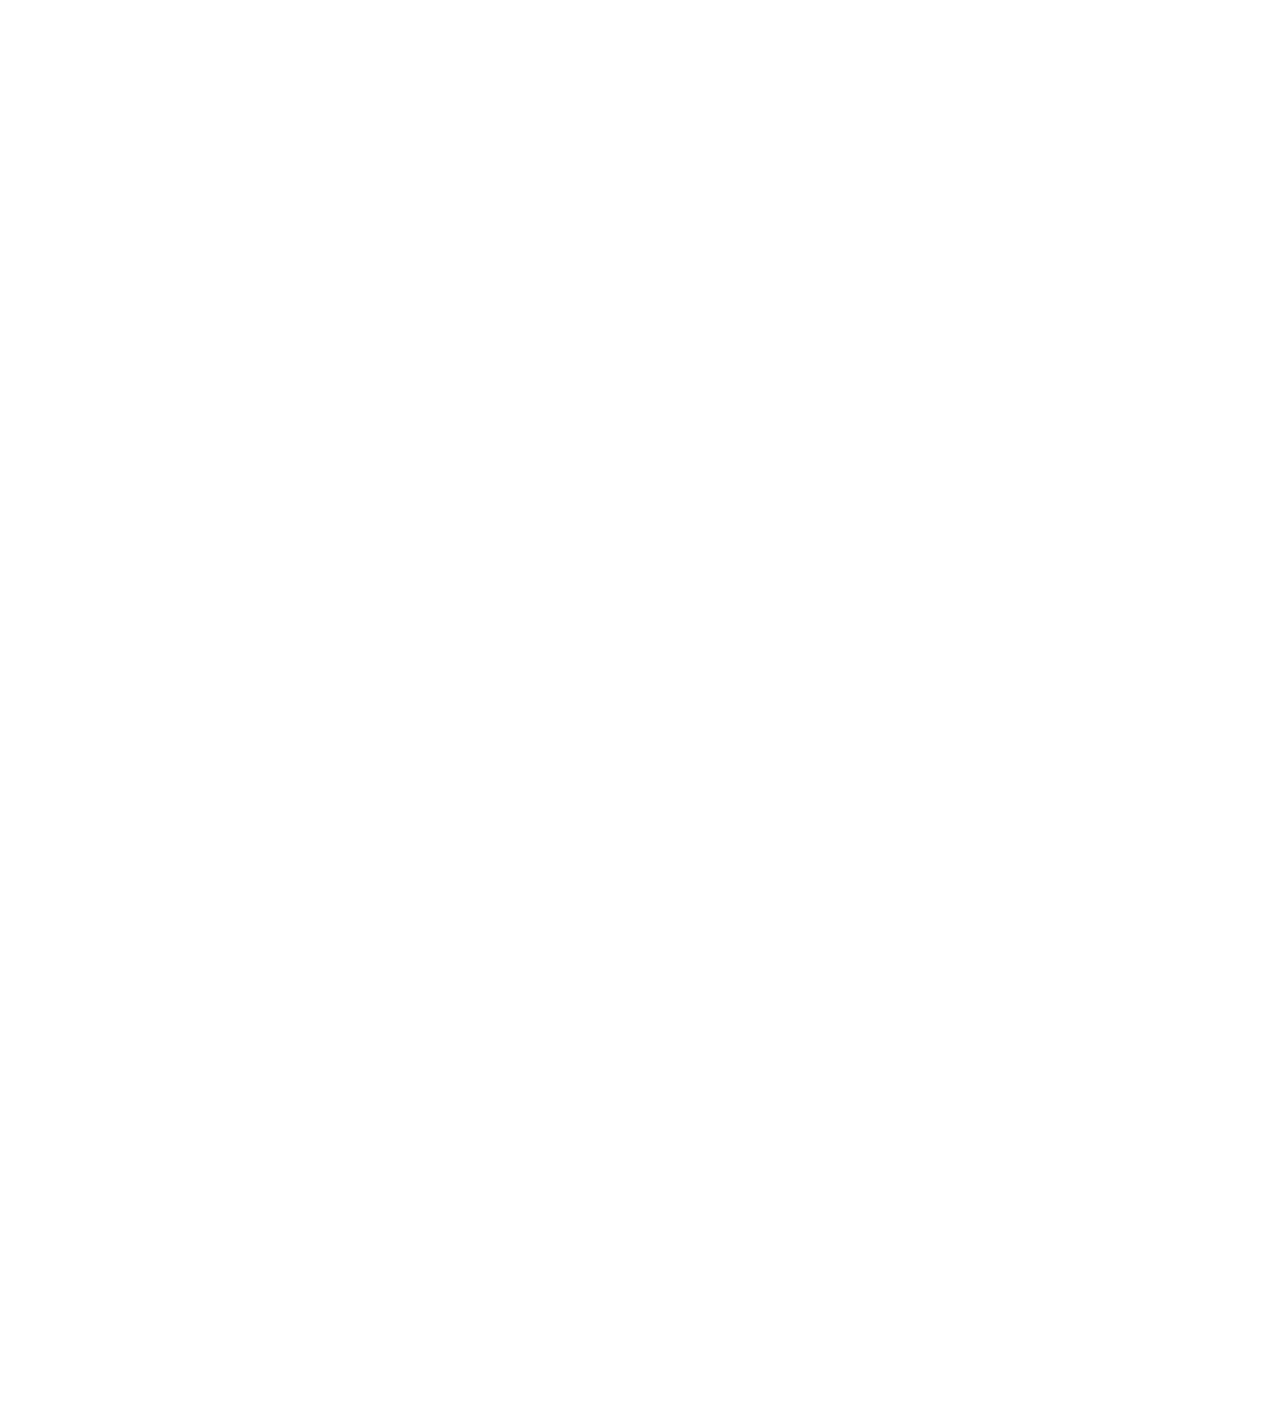
==== commit 7c3aab7f: "finishing the header" ====
--- a/youtube/index.html
+++ b/youtube/index.html
@@ -32,7 +32,15 @@
         </div>
 
         <div class="right-side">
-            right-side
+            
+                <img src="icons/upload.svg" alt="">
+
+                <img src="icons/youtube-apps.svg" alt="">
+
+                <img src="icons/notifications.svg" alt="">
+            
+                <img src="images/my-channel.jpeg" alt="Profile" style="width: 32px;height: 32px;" class="Profile">
+
         </div>
 
 
--- a/youtube/CSS Files/header.css
+++ b/youtube/CSS Files/header.css
@@ -1,13 +1,13 @@
 .header{
     display: flex;
-    justify-content: space-between;
+    flex-direction: row;
+    justify-content:space-between;
     height: 40px;
 }
 .left-side{
     display: flex;
     align-items: center;
     margin-right: 60px;
-
 }
 .hamburger-menu-icon{
     height: 24px;
@@ -19,65 +19,73 @@
     height:20px;
 
 }
-.middle-side{
+.middle-side {
     display: flex;
+    flex-grow: 1;
+    justify-content: center; /* Centers the content inside the middle-side */
     align-items: center;
-    flex: 1;
 }
-.search{
+
+.search {
     height: 36px;
-    flex: 1;
+    width: 100%;
+    max-width: 260px;
     font-size: 16px;
     border-width: 1px;
     border-style: solid;
     border-color: rgb(193, 189, 189);
     border-radius: 2px;
     box-shadow: inset 1px 2px 5px rgba(0, 0, 0, 0.05);
- 
+    padding-left: 10px;
+}
+.search::placeholder{
+    font-family: roboto,arial;
+    font-size: 16px;
+    margin-left: 10px;
 }
 
-.search::placeholder{
-    padding-left: 10px;
-    font-size: 16px;
-    font-family: Roboto,arial;
-    font-weight: 400;
-    color:rgb(136, 136, 151) ;
-
-}
-.search-icon-box{
+.search-icon-box {
     background-color: rgb(239, 239, 239);
     height: 40px;
-    border: solid 1px #DDDDDD;
-    border-radius: 2px;
+    border-style: solid;
+    border-width: 1px;
+    border-color: rgb(193, 189, 189);
+    border-top-right-radius: 2px;
+    flex-shrink: 0;
+
     margin-left: -1px;
     width: 66px;
     padding-top: 5px;
+}
 
-
-}
-.voice-search-icon-box{
+.voice-search-icon-box {
     height: 38px;
     width: 38px;
     border-radius: 50%;
     border: none;
-    margin-left: 5px;
+    margin-left: 9px;
     background-color: rgb(248, 248, 248);
     padding: 1px 6px;
-    
 }
 .search-icon{
-    height: 25px;
+    height: 24px;
 
 }
 .voice-search-icon{
-    height: 22px;
+    height: 24px;
+    margin-top: 3px;
 }
 
-.right-side{
+.right-side {
     display: flex;
     align-items: center;
-    background-color: lightgrey;
-    width: 300px;
-    margin-left: 35px;
+    justify-content: space-between;
+    width: 180px;
+    flex-shrink: 0;
+    margin-right: 16px;
+    margin-left: 30px;
+}
 
+.right-side img {
+    height: 24px;
 }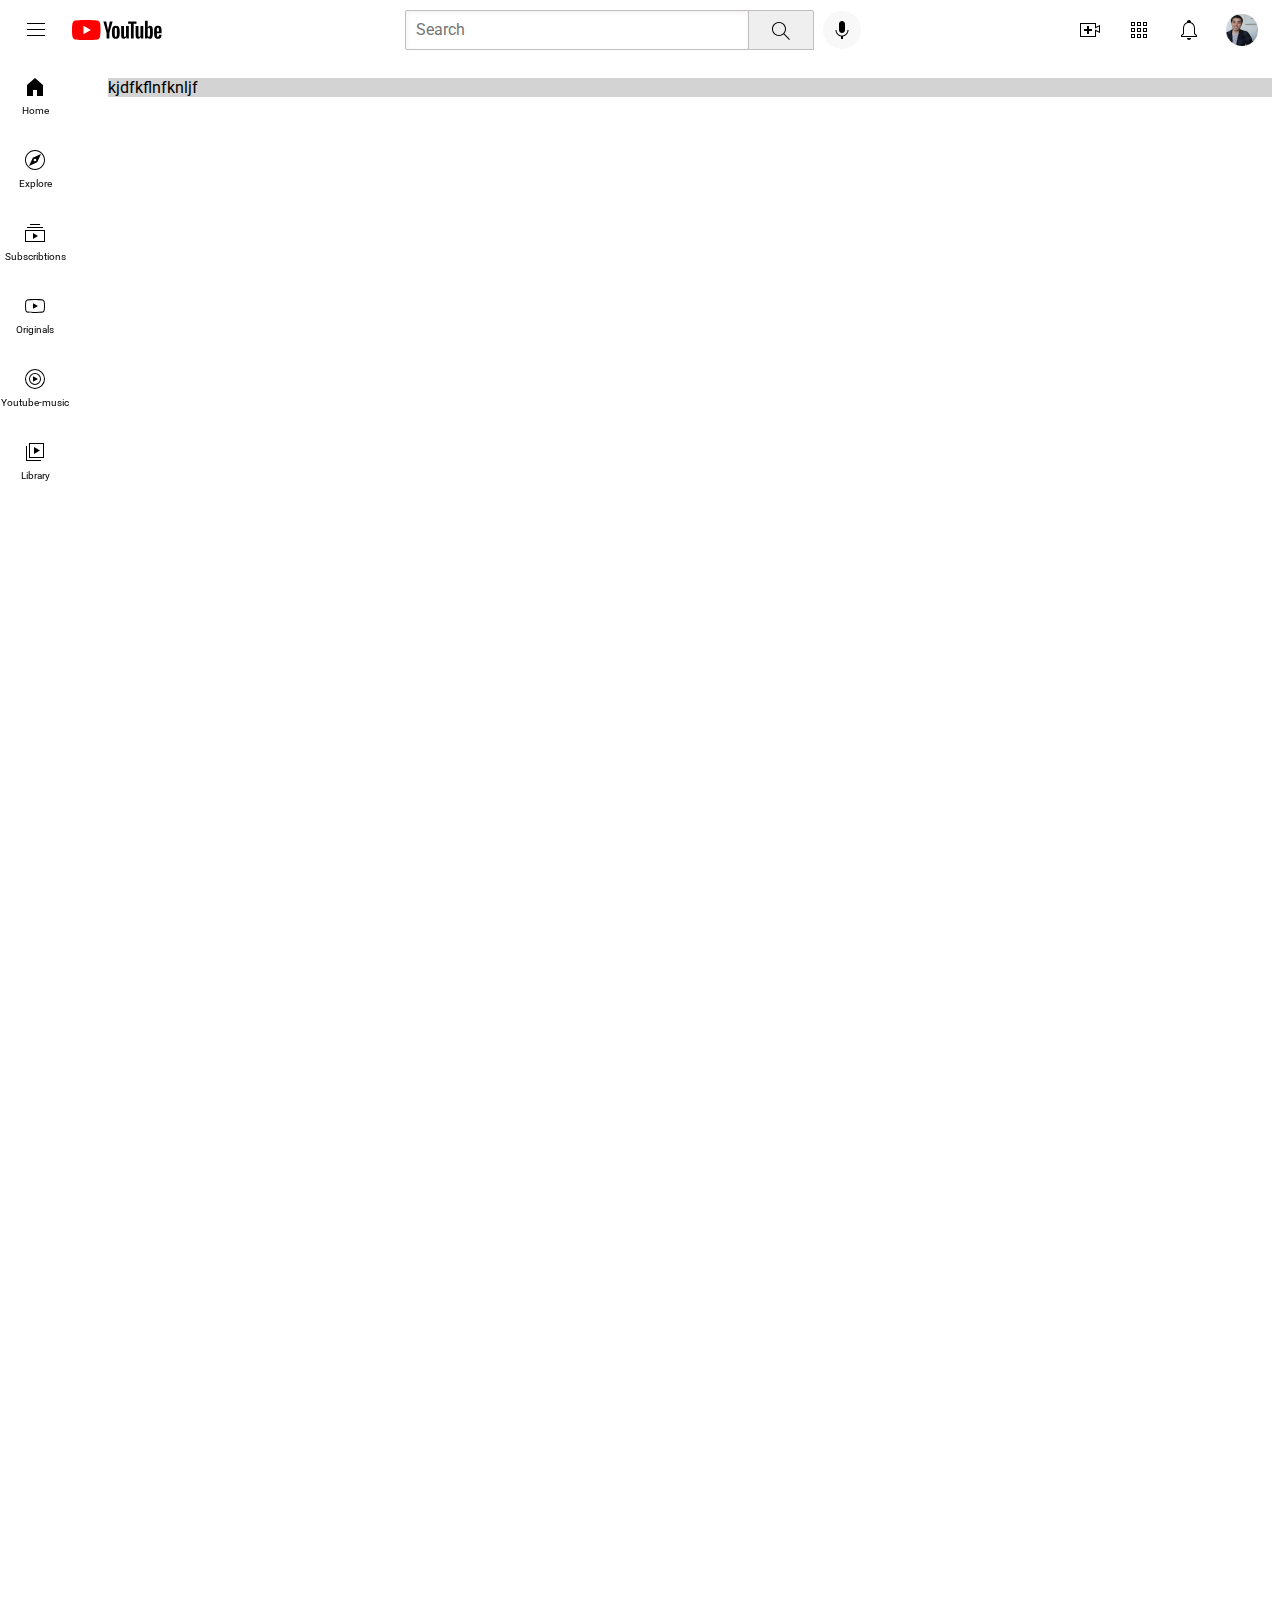
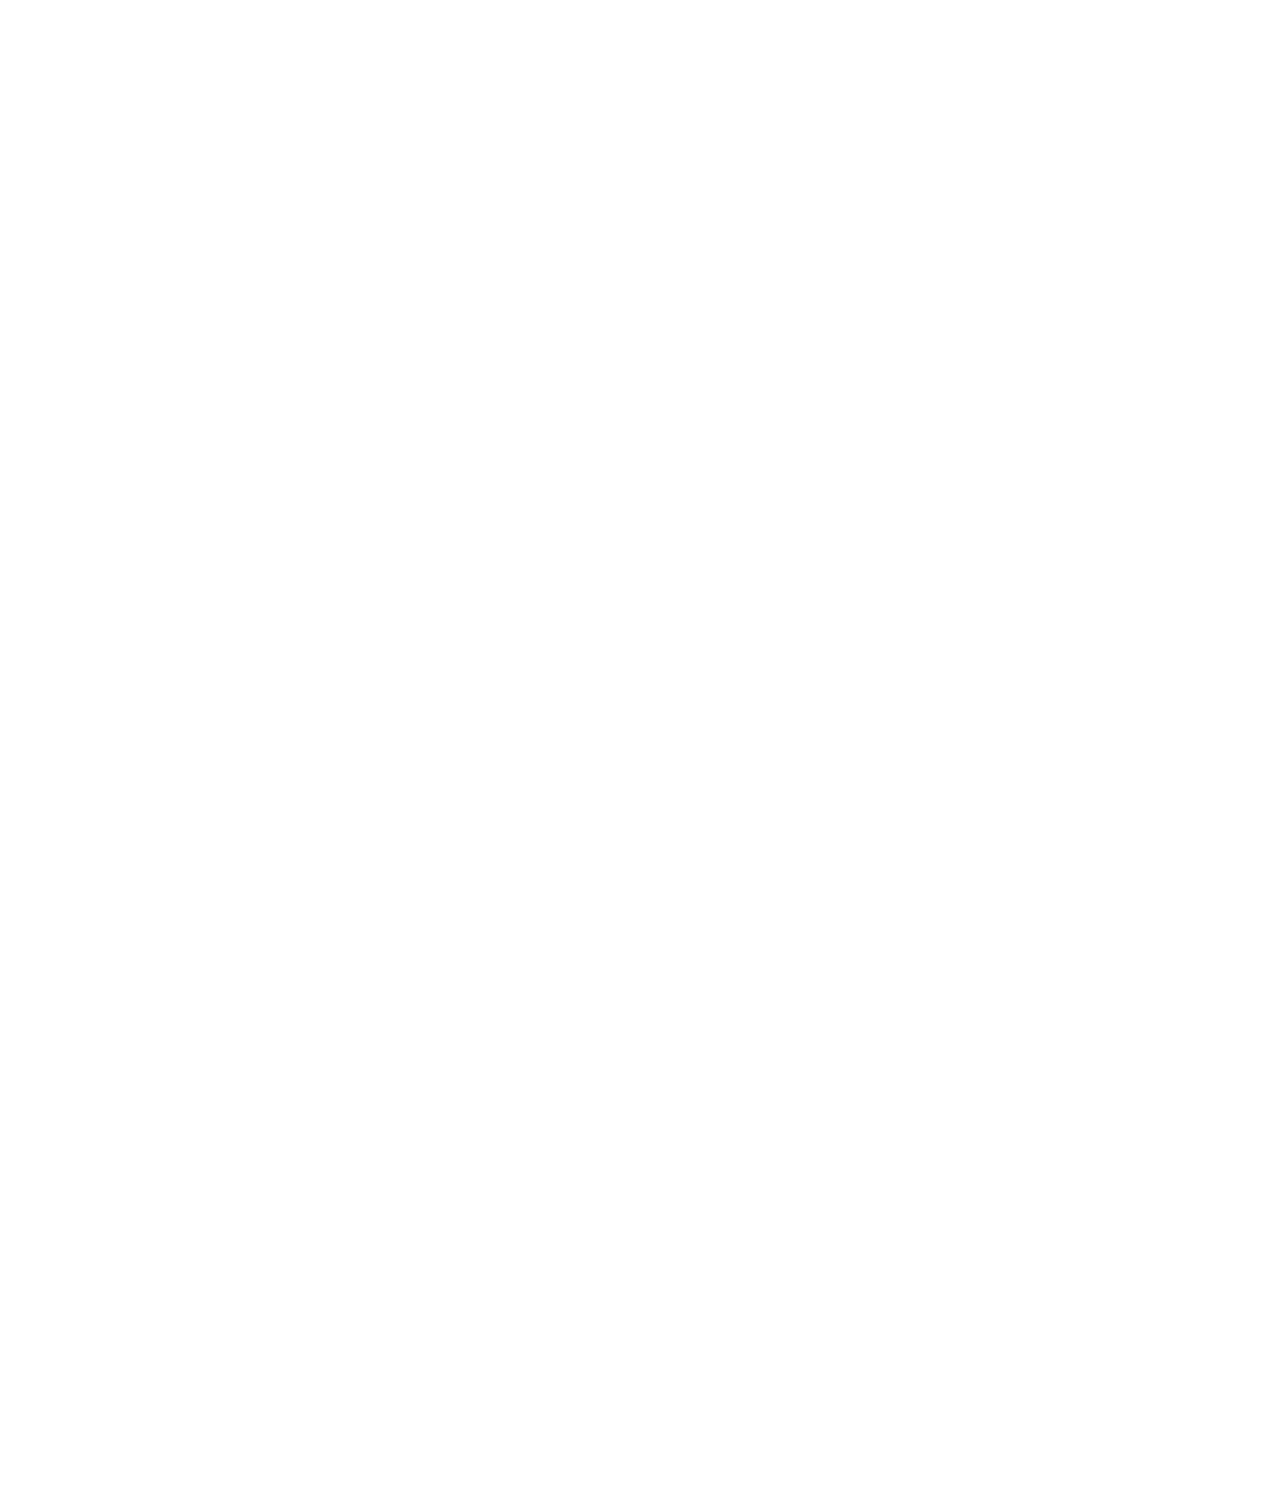
==== commit 33df6041: "Finishing the navigation bar to left side of page" ====
--- a/youtube/index.html
+++ b/youtube/index.html
@@ -7,6 +7,7 @@
     <link rel="stylesheet" href="CSS Files/general.css">
     <link rel="stylesheet" href="CSS Files/header.css">
     <link rel="stylesheet" href="CSS Files/navigation.css">
+    <link rel="stylesheet" href="CSS Files/style.css">
 
     <link rel="preconnect" href="https://fonts.googleapis.com">
 <link rel="preconnect" href="https://fonts.gstatic.com" crossorigin>
@@ -39,18 +40,46 @@
 
                 <img src="icons/notifications.svg" alt="">
             
-                <img src="images/my-channel.jpeg" alt="Profile" style="width: 32px;height: 32px;" class="Profile">
+                <img src="channel-pic/my-channel.jpeg" alt="Profile" style="width: 32px;height: 32px;" class="Profile">
 
         </div>
-
-
     </header>
 
-    <nav>
+    <nav class="navigation">
+        <div class="home">
+            <img src="icons/home.svg" alt="Home">
+            <p>Home</p>
+        </div>
+
+        <div class="explore">
+            <img src="icons/explore.svg" alt="Explore">
+            <p>Explore</p>
+        </div>
+
+        <div class="subscribtions">
+            <img src="icons/subscriptions (1).svg" alt="Subscribtions">
+            <p>Subscribtions</p>
+        </div>
+
+        <div class="originals">
+            <img src="icons/originals.svg" alt="Originals">
+            <p>Originals</p>
+        </div>
+
+        <div class="youtube-music">
+            <img src="icons/youtube-music.svg" alt="Youtube-music">
+            <p>Youtube-music</p>
+        </div>
+
+        <div class="library">
+            <img src="icons/library.svg" alt="Library">
+            <p>Library</p>
+        </div>
 
     </nav>
 
-    <main>
+    <main class="main">
+        kjdfkflnfknljf
 
     </main>
     
--- a/youtube/CSS Files/general.css
+++ b/youtube/CSS Files/general.css
@@ -1,4 +1,7 @@
 body{
     font-family: Roboto,arial;
     height: 3000px;
+    padding-top: 70px;
+    padding-left: 100px;
+
 }--- a/youtube/CSS Files/header.css
+++ b/youtube/CSS Files/header.css
@@ -2,16 +2,22 @@
     display: flex;
     flex-direction: row;
     justify-content:space-between;
-    height: 40px;
+    align-items: center;
+    height: 60px;
+    position: fixed;
+    top: 0px;
+    left: 0px;
+    right: 0px;
+
 }
 .left-side{
     display: flex;
     align-items: center;
-    margin-right: 60px;
+    margin-right: 55px;
 }
 .hamburger-menu-icon{
     height: 24px;
-    margin-left: 16px;
+    margin-left: 24px;
     margin-right: 24px;
 
 }
@@ -29,7 +35,7 @@
 .search {
     height: 36px;
     width: 100%;
-    max-width: 260px;
+    max-width: 330px;
     font-size: 16px;
     border-width: 1px;
     border-style: solid;
@@ -82,7 +88,7 @@
     justify-content: space-between;
     width: 180px;
     flex-shrink: 0;
-    margin-right: 16px;
+    margin-right: 22px;
     margin-left: 30px;
 }
 
--- a/youtube/CSS Files/navigation.css
+++ b/youtube/CSS Files/navigation.css
@@ -0,0 +1,30 @@
+.navigation{
+    width: 70px;
+    position: fixed;
+    top: 60px;
+    left: 0px;
+    bottom: 0px;
+    display: flex;
+    flex-direction: column;
+    align-items: center;
+    justify-content: top;
+    font-family: roboto,arial;
+    font-size: 10px;
+    padding-top: 15px;
+}
+.navigation img{
+    width: 24px;
+}
+.navigation div{
+    display: flex;
+    flex-direction: column;
+    align-items: center;
+    margin-bottom: 22px;
+}
+.subscribtions{
+    
+}
+.navigation p{
+    margin-top: 6px;
+}
+
--- a/youtube/CSS Files/style.css
+++ b/youtube/CSS Files/style.css
@@ -0,0 +1,3 @@
+.main{
+    background-color: lightgray;
+}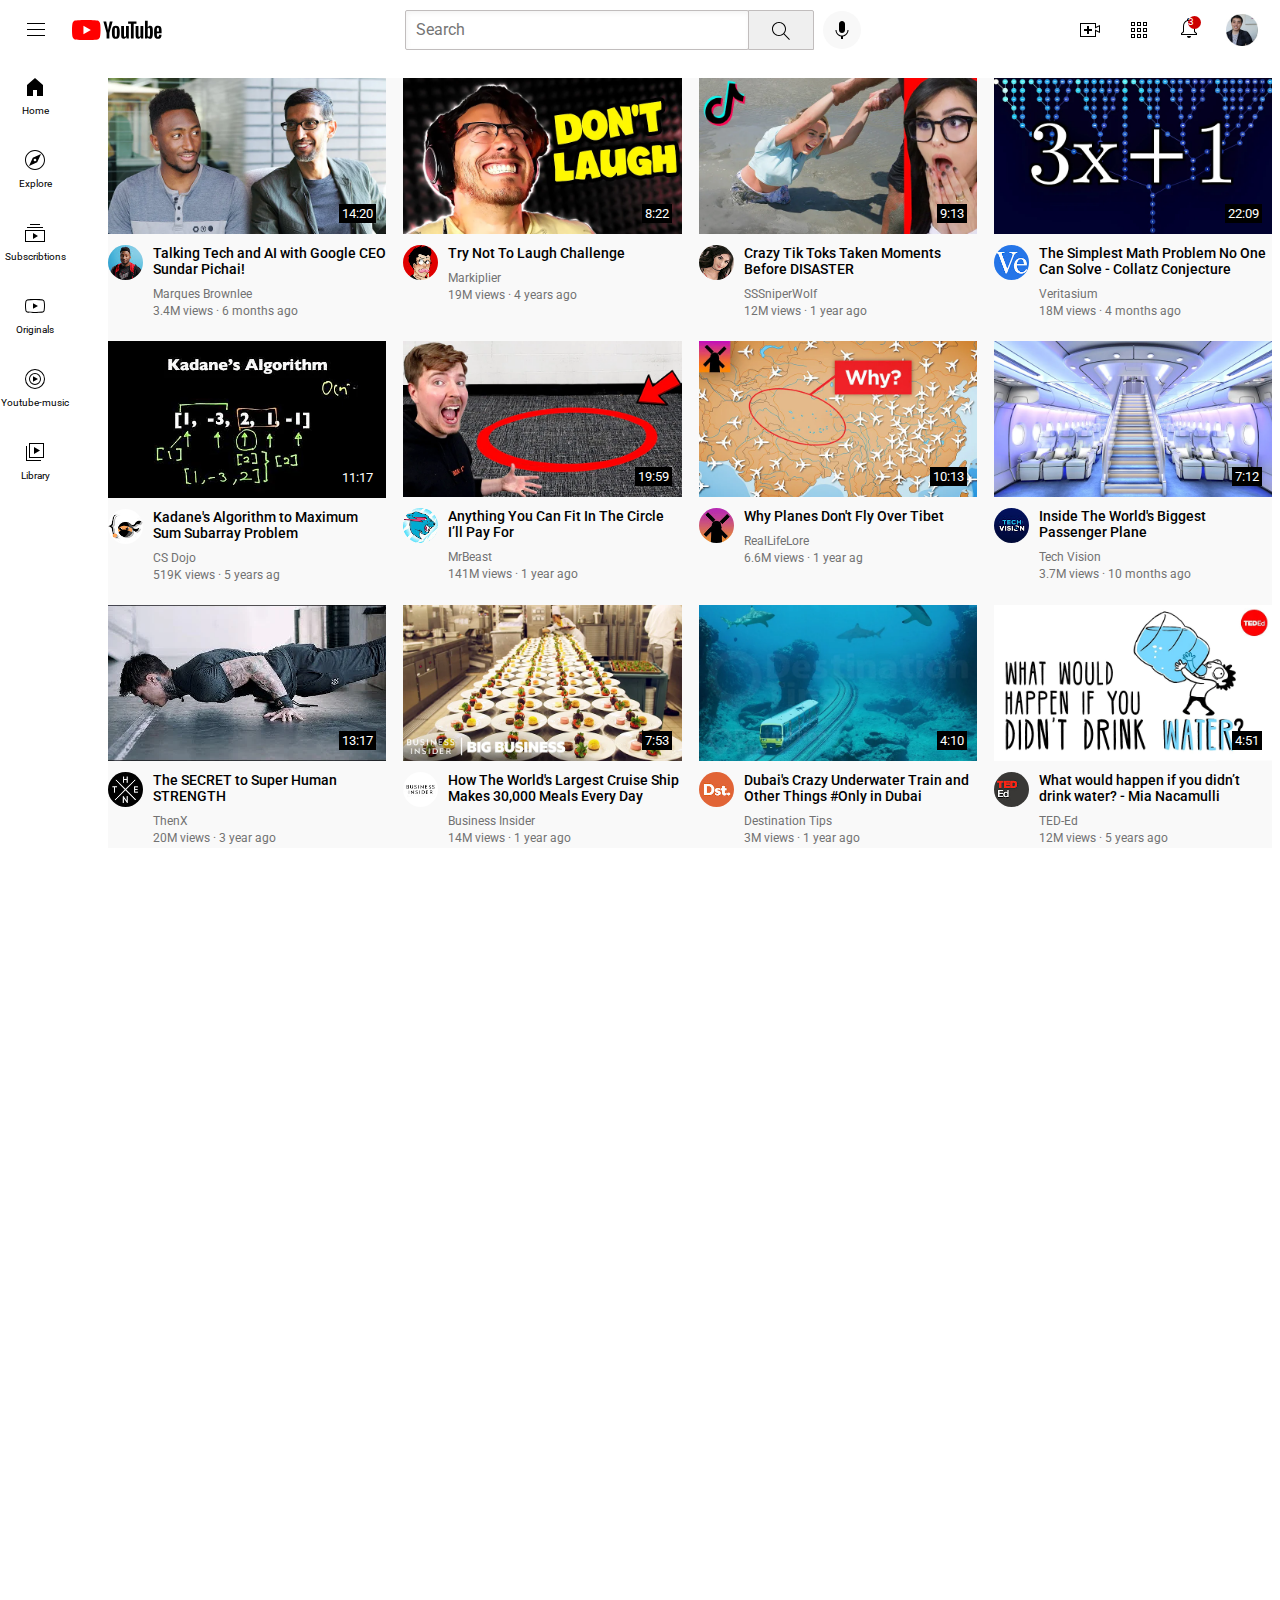
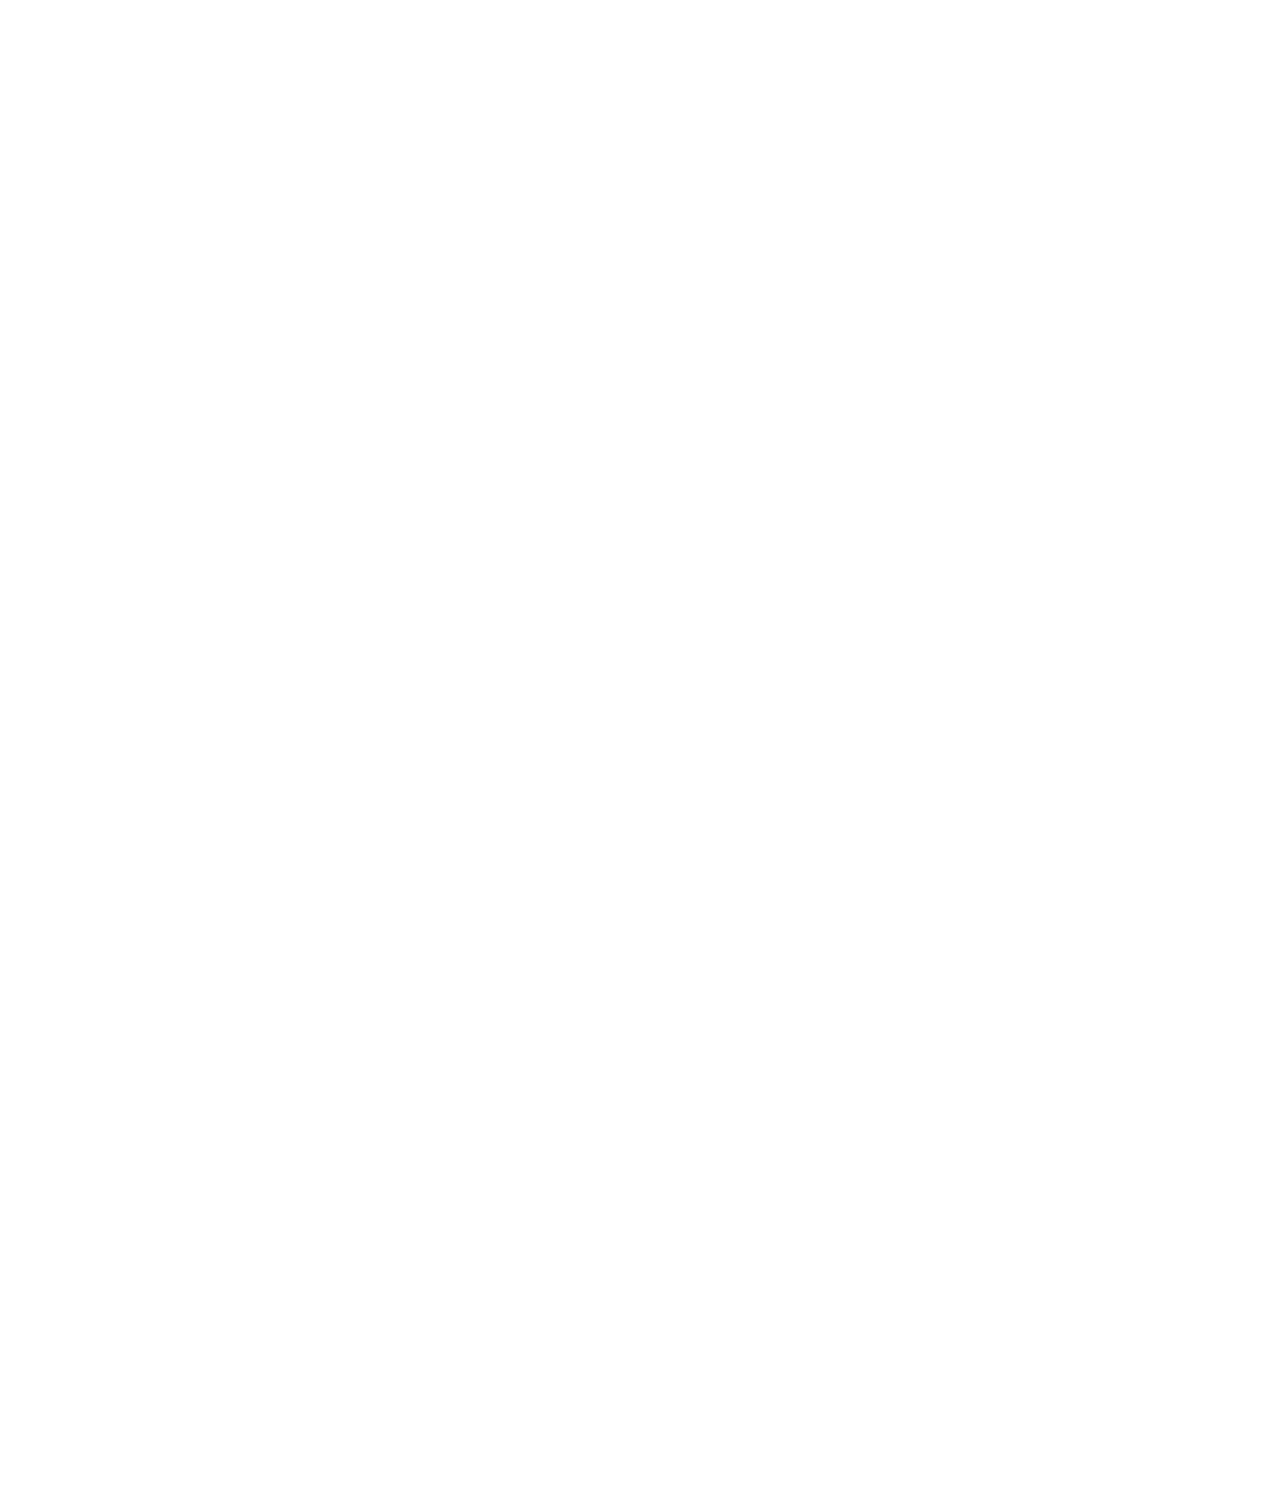
==== commit be968432: "Finishing Cloning of youtube channel" ====
--- a/youtube/index.html
+++ b/youtube/index.html
@@ -38,7 +38,10 @@
 
                 <img src="icons/youtube-apps.svg" alt="">
 
-                <img src="icons/notifications.svg" alt="">
+                <div class="notifications-btn">
+                    <img src="icons/notifications.svg" alt="">
+                    <div class="no-notification">3</div>
+                </div>
             
                 <img src="channel-pic/my-channel.jpeg" alt="Profile" style="width: 32px;height: 32px;" class="Profile">
 
@@ -79,8 +82,321 @@
     </nav>
 
     <main class="main">
-        kjdfkflnfknljf
-
+
+        <section class="section"><!--section 1-->
+            <div class="video">
+                <img src="images/thumbnail-1.webp" class="thumbnail-1">
+                <div class="video-time">14:20</div>
+
+            </div>
+            <div class="video-discription">
+                
+            <div class="channel-pic">
+                <img src="channel-pic/channel-1.jpeg" class="channel">
+
+            </div>
+            <div class="video-info">
+                <div class="video-title">
+                    Talking Tech and AI with Google CEO Sundar Pichai!
+                </div>
+                <div class="channel-name">
+                    Marques Brownlee
+                </div>
+                <div class="view-date">
+                    3.4M views &#xb7 6 months ago   
+                </div>  
+            </div>
+            </div>
+        </section>
+
+        <section class="section"><!--section 2-->
+            <div class="video">
+                <img src="images/thumbnail-2.webp" class="thumbnail-1">
+                <div class="video-time">8:22</div>
+            </div>
+            <div class="video-discription">
+                
+            <div class="channel-pic">
+                <img src="channel-pic/channel-2 (1).jpeg" class="channel">
+
+            </div>
+            <div class="video-info">
+                <div class="video-title">
+                    Try Not To Laugh Challenge
+                </div>
+                <div class="channel-name">
+                    Markiplier
+                </div>
+                <div class="view-date">
+                    19M views &#xb7 4 years ago
+                </div>  
+            </div>
+            </div>
+        </section>
+
+
+        <section class="section"><!--section 3-->
+            <div class="video">
+                <img src="images/thumbnail-3 (1).webp" class="thumbnail-1">
+                <div class="video-time">9:13</div>
+            </div>
+            <div class="video-discription">
+                
+            <div class="channel-pic">
+                <img src="channel-pic/channel-3.jpeg" class="channel">
+
+            </div>
+            <div class="video-info">
+                <div class="video-title">
+                    Crazy Tik Toks Taken Moments Before DISASTER
+                </div>
+                <div class="channel-name">
+                    SSSniperWolf
+                </div>
+                <div class="view-date">
+                    12M views &#xb7 1 year ago
+ 
+                </div>  
+            </div>
+            </div>
+        </section>
+
+
+        <section class="section"><!--section 4-->
+            <div class="video">
+                <img src="images/thumbnail-4.webp" class="thumbnail-1">
+                <div class="video-time">22:09</div>
+            </div>
+            <div class="video-discription">
+                
+            <div class="channel-pic">
+                <img src="channel-pic/channel-4.jpeg" class="channel">
+
+            </div>
+            <div class="video-info">
+                <div class="video-title">
+                    The Simplest Math Problem No One Can Solve - Collatz Conjecture
+                </div>
+                <div class="channel-name">
+                    Veritasium
+                </div>
+                <div class="view-date">
+                    18M views &#xb7 4 months ago    
+                </div>  
+            </div>
+            </div>
+        </section>
+
+
+        <section class="section"><!--section 5-->
+            <div class="video">
+                <img src="images/thumbnail-5.webp" class="thumbnail-1">
+                <div class="video-time">11:17</div>
+            </div>
+            <div class="video-discription">
+                
+            <div class="channel-pic">
+                <img src="channel-pic/channel-5.jpeg" class="channel">
+
+            </div>
+            <div class="video-info">
+                <div class="video-title">
+                    Kadane's Algorithm to Maximum Sum Subarray Problem
+                </div>
+                <div class="channel-name">
+                    CS Dojo
+                </div>
+                <div class="view-date">
+                    519K views &#xb7 5 years ag   
+                </div>  
+            </div>
+            </div>
+        </section>
+
+
+        <section class="section"><!--section 6-->
+            <div class="video">
+                <img src="images/thumbnail-6.webp" class="thumbnail-1">
+                <div class="video-time">19:59</div>
+            </div>
+            <div class="video-discription">
+                
+            <div class="channel-pic">
+                <img src="channel-pic/channel-6.jpeg" class="channel">
+
+            </div>
+            <div class="video-info">
+                <div class="video-title"> 
+                    Anything You Can Fit In The Circle I’ll Pay For
+                </div>
+                <div class="channel-name">
+                    MrBeast
+                </div>
+                <div class="view-date">
+                    141M views &#xb7 1 year ago   
+                </div>  
+            </div>
+            </div>
+        </section>
+
+
+        <section class="section"><!--section 7-->
+            <div class="video">
+                <img src="images/thumbnail-7.webp" class="thumbnail-1">
+                <div class="video-time">10:13</div>
+            </div>
+            <div class="video-discription">
+                
+            <div class="channel-pic">
+                <img src="channel-pic/channel-7.jpeg" class="channel">
+
+            </div>
+            <div class="video-info">
+                <div class="video-title">
+                    Why Planes Don't Fly Over Tibet
+                </div>
+                <div class="channel-name">
+                    RealLifeLore
+                </div>
+                <div class="view-date">
+                    6.6M views &#xb7 1 year ag   
+                </div>  
+            </div>
+            </div>
+        </section>
+
+
+
+        <section class="section"><!--section 8-->
+            <div class="video">
+                <img src="images/thumbnail-8.webp" class="thumbnail-1">
+                <div class="video-time">7:12</div>
+            </div>
+            <div class="video-discription">
+                
+            <div class="channel-pic">
+                <img src="channel-pic/channel-8.jpeg" class="channel">
+
+            </div>
+            <div class="video-info">
+                <div class="video-title">
+                    Inside The World's Biggest Passenger Plane
+                </div>
+                <div class="channel-name">
+                    Tech Vision
+                </div>
+                <div class="view-date">
+                    3.7M views &#xb7 10 months ago   
+                </div>  
+            </div>
+            </div>
+        </section>
+
+
+
+        <section class="section"><!--section 9-->
+            <div class="video">
+                <img src="images/thumbnail-9.webp" class="thumbnail-1">
+                <div class="video-time">13:17</div>
+            </div>
+            <div class="video-discription">
+                
+            <div class="channel-pic">
+                <img src="channel-pic/channel-9.jpeg" class="channel">
+
+            </div>
+            <div class="video-info">
+                <div class="video-title">
+                    The SECRET to Super Human STRENGTH
+                </div>
+                <div class="channel-name">
+                    ThenX
+                </div>
+                <div class="view-date">
+                    20M views &#xb7 3 year ago   
+                </div>  
+            </div>
+            </div>
+        </section>
+
+
+
+        <section class="section"><!--section 10-->
+            <div class="video">
+                <img src="images/thumbnail-10.webp" class="thumbnail-1">
+                <div class="video-time">7:53</div>
+            </div>
+            <div class="video-discription">
+                
+            <div class="channel-pic">
+                <img src="channel-pic/channel-10.jpeg" class="channel">
+
+            </div>
+            <div class="video-info">
+                <div class="video-title">
+                    How The World's Largest Cruise Ship Makes 30,000 Meals Every Day
+                </div>
+                <div class="channel-name">
+                    Business Insider
+                </div>
+                <div class="view-date">
+                    14M views &#xb7 1 year ago   
+                </div>  
+            </div>
+            </div>
+        </section>
+
+
+        <section class="section"><!--section 11-->
+            <div class="video">
+                <img src="images/thumbnail-11.webp" class="thumbnail-1">
+                <div class="video-time">4:10</div>
+            </div>
+            <div class="video-discription">
+                
+            <div class="channel-pic">
+                <img src="channel-pic/channel-11.jpeg" class="channel">
+
+            </div>
+            <div class="video-info">
+                <div class="video-title">
+                    Dubai's Crazy Underwater Train and Other Things #Only in Dubai
+                </div>
+                <div class="channel-name">
+                    Destination Tips
+                </div>
+                <div class="view-date">
+                    3M views &#xb7 1 year ago   
+                </div>  
+            </div>
+            </div>
+        </section>
+
+
+        <section class="section"><!--section 12-->
+            <div class="video">
+                <img src="images/thumbnail-12.webp" class="thumbnail-1">
+                <div class="video-time">4:51</div>
+            </div>
+            <div class="video-discription">
+                
+            <div class="channel-pic">
+                <img src="channel-pic/channel-12.jpeg" class="channel">
+
+            </div>
+            <div class="video-info">
+                <div class="video-title">
+                    What would happen if you didn’t drink water? - Mia Nacamulli
+                </div>
+                <div class="channel-name">
+                    TED-Ed
+                </div>
+                <div class="view-date">
+                    12M views &#xb7 5 years ago   
+                </div>  
+            </div>
+            </div>
+        </section>
     </main>
     
 </body>
--- a/youtube/CSS Files/header.css
+++ b/youtube/CSS Files/header.css
@@ -8,6 +8,8 @@
     top: 0px;
     left: 0px;
     right: 0px;
+    z-index: 100;
+    background-color: white;
 
 }
 .left-side{
@@ -94,4 +96,21 @@
 
 .right-side img {
     height: 24px;
+}
+.notifications-btn{
+    position: relative;
+}
+.no-notification{
+    position: absolute;
+    background-color:rgb(204, 0, 0);
+    color: white;
+    border-radius: 50%;
+    font-size: 10px;
+    height: 13px;
+    width: 13px;
+
+    top: 0;
+    right: 0;
+
+
 }--- a/youtube/CSS Files/navigation.css
+++ b/youtube/CSS Files/navigation.css
@@ -1,4 +1,5 @@
 .navigation{
+    background-color: white;
     width: 70px;
     position: fixed;
     top: 60px;
--- a/youtube/CSS Files/style.css
+++ b/youtube/CSS Files/style.css
@@ -1,3 +1,65 @@
 .main{
-    background-color: lightgray;
-}+    font-family: Roboto,arial;
+    display: grid;
+    grid-template-columns: 1fr 1fr 1fr 1fr;
+    justify-content: space-between;
+    column-gap: 17px;
+    row-gap: 20px;
+    background-color: rgb(249, 249, 249);
+}
+
+.section{
+    display: flex;
+    flex-direction: column;
+}
+.video{
+    /*No content*/
+    position: relative;
+
+}
+.thumbnail-1{
+    width: 100%;
+}
+.video-time{
+    background-color:black;
+    color: white;
+    position: absolute;
+    right: 10px;
+    bottom: 15px;
+    font-size: 13px;
+    font-family: roboto,arial;
+    padding-left: 3px;
+    padding-right: 3px;
+    padding-top: 2px;
+    padding-bottom: 2px;
+
+}
+.video-discription{
+    display: flex;
+    margin-top: 7px;
+
+}
+.channel-pic{
+    margin-right: 10px;    
+}
+.channel{
+    width: 35px;
+    object-fit: cover;
+    border-radius: 50%;
+}
+.video-info{
+    display: flex;
+    flex-direction: column;
+}
+
+.video-title{
+    font-weight: 500;
+    font-size: 14px;
+    margin-bottom: 10px;
+
+}
+.channel-name,.view-date{
+    color:rgb(114, 114, 114) ;
+    font-size: 12px;
+    margin-bottom: 3px;
+}
